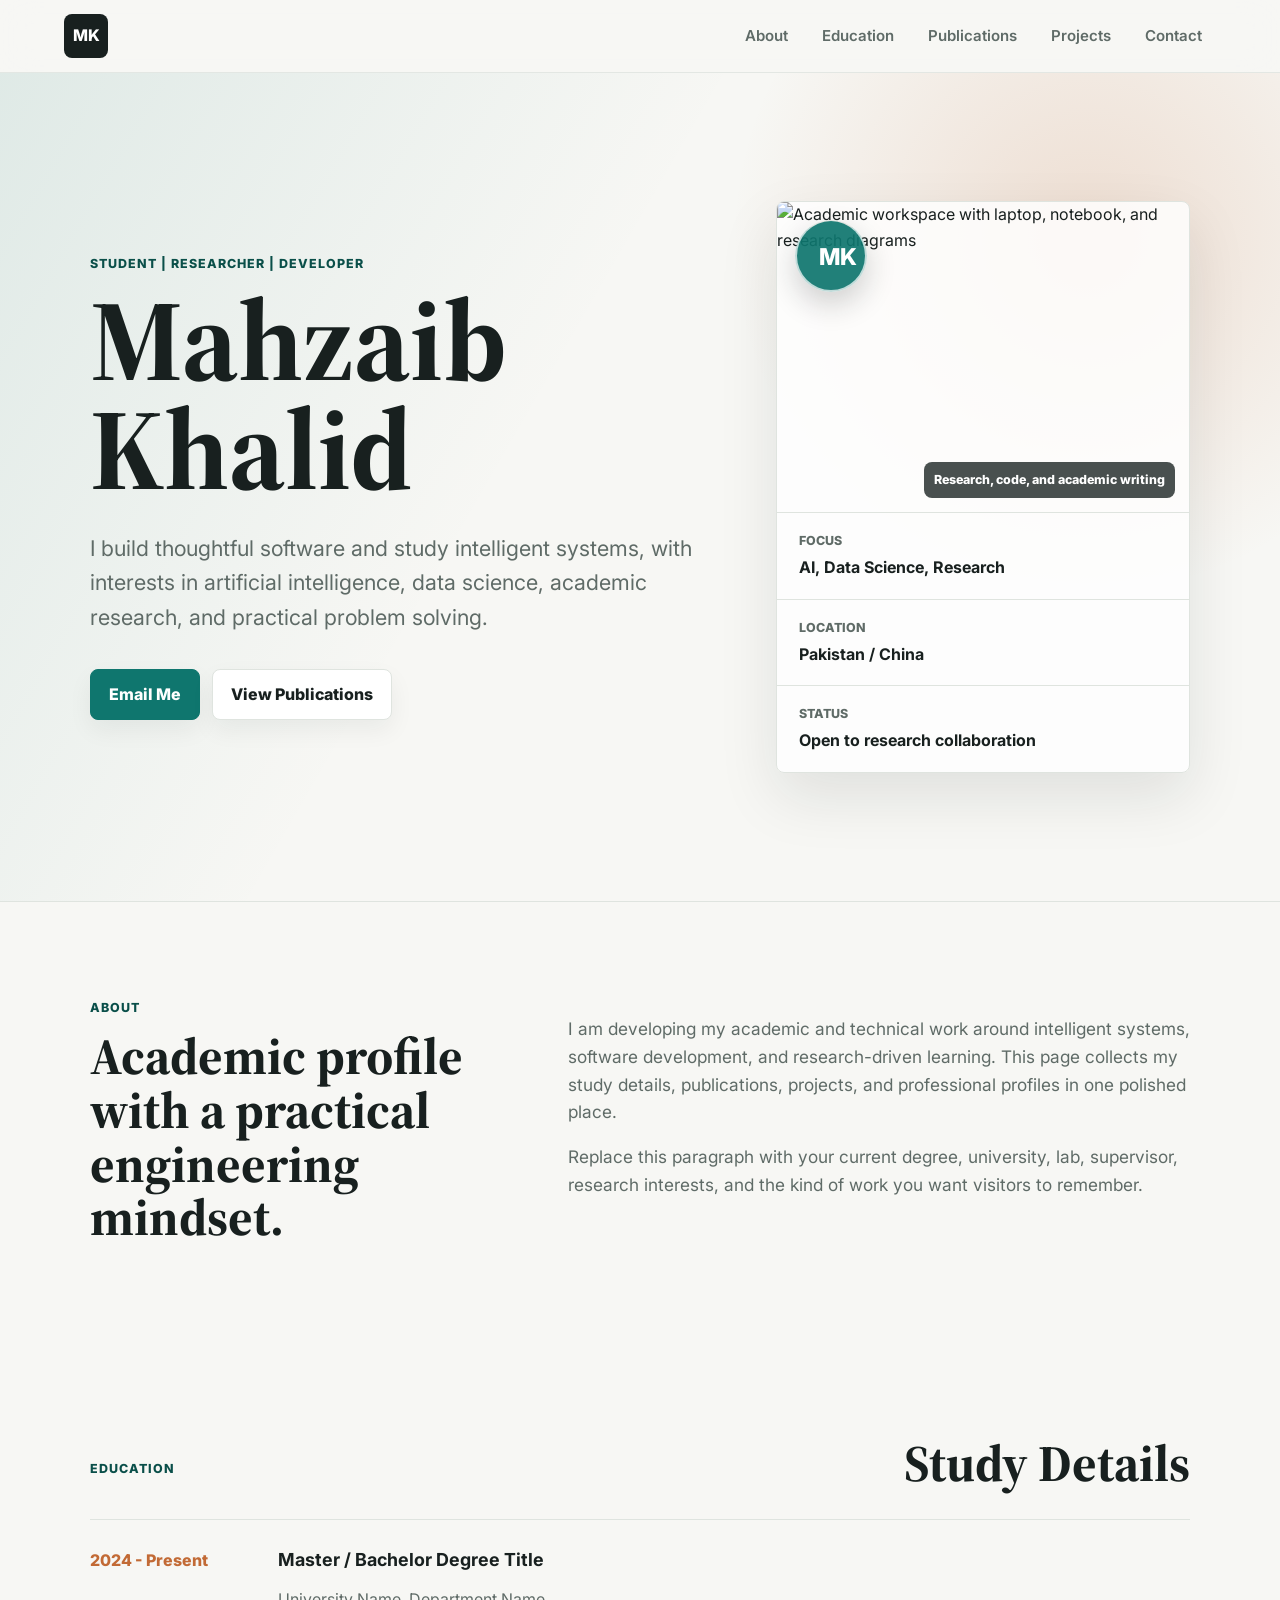
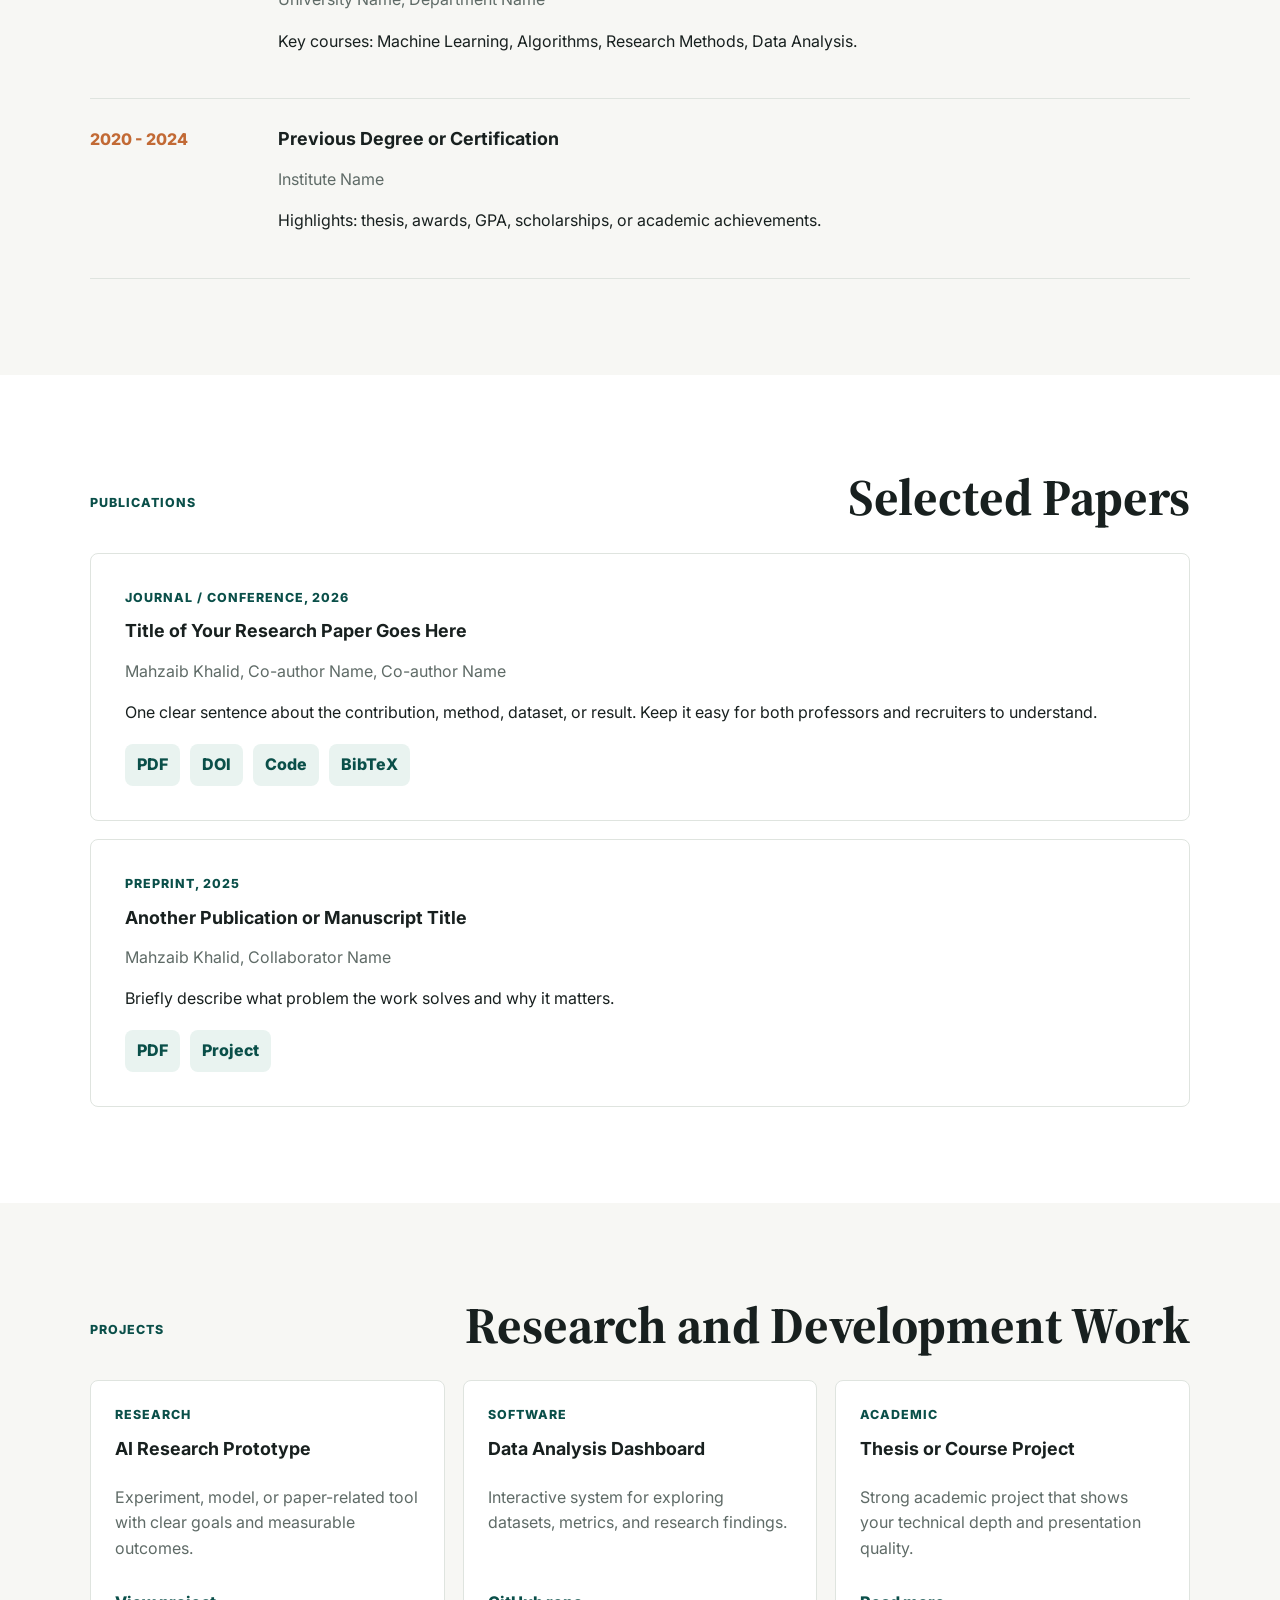
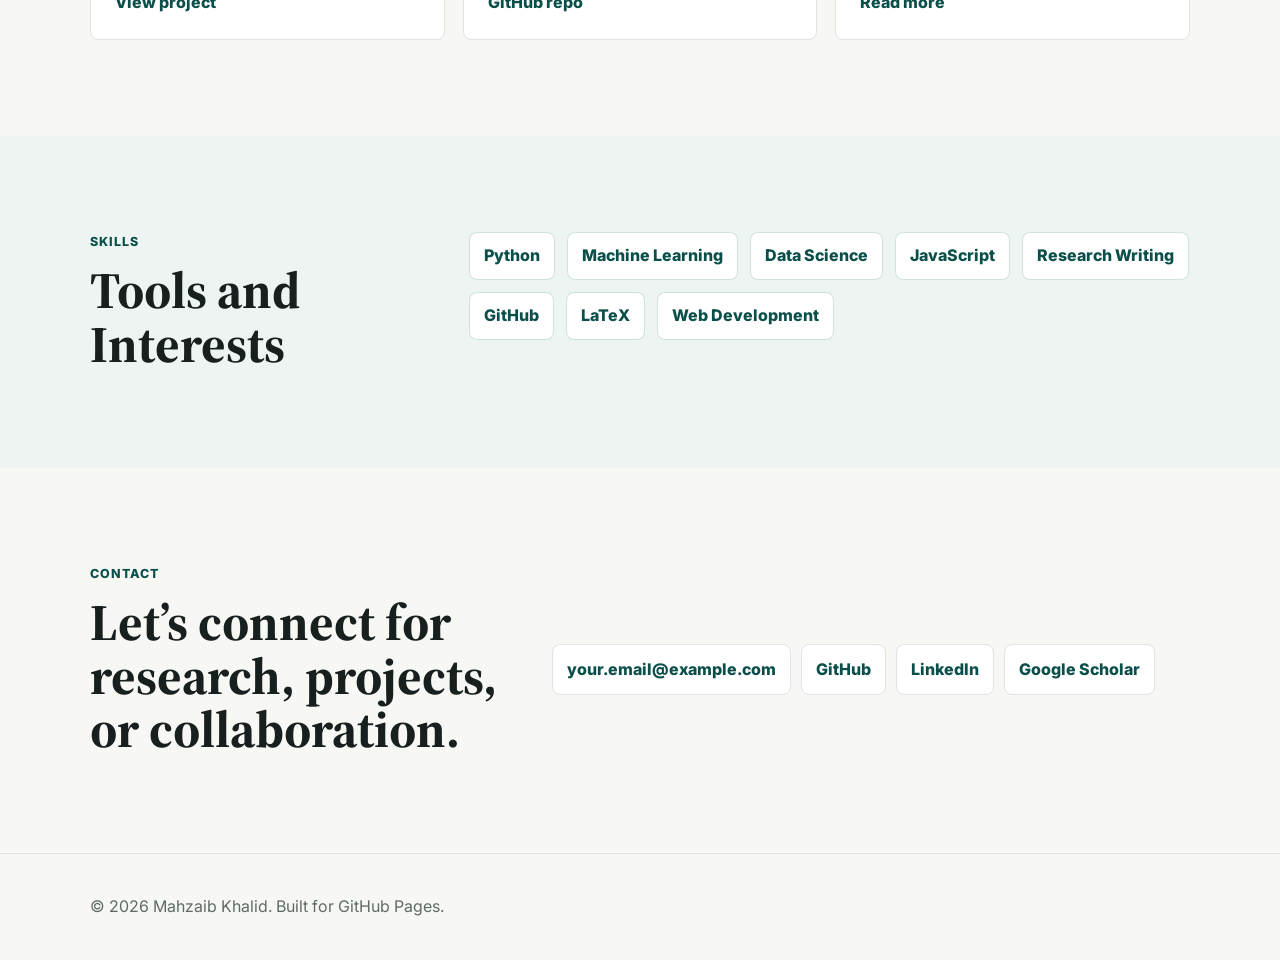
==== index.html @ cfaa0b6e "Add files via upload" ====
<!doctype html>
<html lang="en">
  <head>
    <meta charset="utf-8">
    <meta name="viewport" content="width=device-width, initial-scale=1">
    <meta name="description" content="Academic portfolio of Mahzaib Khalid, featuring research, publications, education, projects, and contact details.">
    <title>Mahzaib Khalid | Academic Portfolio</title>
    <link rel="preconnect" href="https://fonts.googleapis.com">
    <link rel="preconnect" href="https://fonts.gstatic.com" crossorigin>
    <link href="https://fonts.googleapis.com/css2?family=Inter:wght@400;500;600;700;800&family=Source+Serif+4:wght@600;700&display=swap" rel="stylesheet">
    <link rel="stylesheet" href="styles.css">
  </head>
  <body>
    <header class="site-header">
      <a class="brand" href="#top" aria-label="Mahzaib Khalid home">
        <span>MK</span>
      </a>
      <button class="nav-toggle" type="button" aria-expanded="false" aria-controls="site-nav" aria-label="Toggle navigation">
        <span></span>
        <span></span>
        <span></span>
      </button>
      <nav id="site-nav" class="site-nav" aria-label="Primary navigation">
        <a href="#about">About</a>
        <a href="#education">Education</a>
        <a href="#publications">Publications</a>
        <a href="#projects">Projects</a>
        <a href="#contact">Contact</a>
      </nav>
    </header>

    <main id="top">
      <section class="hero">
        <div class="hero-content">
          <p class="eyebrow">Student | Researcher | Developer</p>
          <h1>Mahzaib Khalid</h1>
          <p class="hero-copy">
            I build thoughtful software and study intelligent systems, with interests in artificial intelligence,
            data science, academic research, and practical problem solving.
          </p>
          <div class="hero-actions" aria-label="Profile links">
            <a class="button primary" href="mailto:your.email@example.com">Email Me</a>
            <a class="button" href="#publications">View Publications</a>
          </div>
        </div>
        <aside class="profile-panel" aria-label="Profile summary">
          <figure class="visual-card">
            <img src="assets/research-banner.png" alt="Academic workspace with laptop, notebook, and research diagrams">
            <figcaption>Research, code, and academic writing</figcaption>
          </figure>
          <div class="identity-badge" aria-hidden="true">MK</div>
          <dl>
            <div>
              <dt>Focus</dt>
              <dd>AI, Data Science, Research</dd>
            </div>
            <div>
              <dt>Location</dt>
              <dd>Pakistan / China</dd>
            </div>
            <div>
              <dt>Status</dt>
              <dd>Open to research collaboration</dd>
            </div>
          </dl>
        </aside>
      </section>

      <section id="about" class="section split-section">
        <div>
          <p class="section-label">About</p>
          <h2>Academic profile with a practical engineering mindset.</h2>
        </div>
        <div class="rich-text">
          <p>
            I am developing my academic and technical work around intelligent systems, software development,
            and research-driven learning. This page collects my study details, publications, projects, and
            professional profiles in one polished place.
          </p>
          <p>
            Replace this paragraph with your current degree, university, lab, supervisor, research interests,
            and the kind of work you want visitors to remember.
          </p>
        </div>
      </section>

      <section id="education" class="section">
        <div class="section-heading">
          <p class="section-label">Education</p>
          <h2>Study Details</h2>
        </div>
        <div class="timeline">
          <article class="timeline-item">
            <span class="year">2024 - Present</span>
            <div>
              <h3>Master / Bachelor Degree Title</h3>
              <p class="muted">University Name, Department Name</p>
              <p>Key courses: Machine Learning, Algorithms, Research Methods, Data Analysis.</p>
            </div>
          </article>
          <article class="timeline-item">
            <span class="year">2020 - 2024</span>
            <div>
              <h3>Previous Degree or Certification</h3>
              <p class="muted">Institute Name</p>
              <p>Highlights: thesis, awards, GPA, scholarships, or academic achievements.</p>
            </div>
          </article>
        </div>
      </section>

      <section id="publications" class="section publication-section">
        <div class="section-heading">
          <p class="section-label">Publications</p>
          <h2>Selected Papers</h2>
        </div>
        <div class="publication-list">
          <article class="paper">
            <p class="paper-meta">Journal / Conference, 2026</p>
            <h3>Title of Your Research Paper Goes Here</h3>
            <p class="muted">Mahzaib Khalid, Co-author Name, Co-author Name</p>
            <p>
              One clear sentence about the contribution, method, dataset, or result. Keep it easy for both
              professors and recruiters to understand.
            </p>
            <div class="paper-links">
              <a href="#">PDF</a>
              <a href="#">DOI</a>
              <a href="#">Code</a>
              <a href="#">BibTeX</a>
            </div>
          </article>
          <article class="paper">
            <p class="paper-meta">Preprint, 2025</p>
            <h3>Another Publication or Manuscript Title</h3>
            <p class="muted">Mahzaib Khalid, Collaborator Name</p>
            <p>
              Briefly describe what problem the work solves and why it matters.
            </p>
            <div class="paper-links">
              <a href="#">PDF</a>
              <a href="#">Project</a>
            </div>
          </article>
        </div>
      </section>

      <section id="projects" class="section">
        <div class="section-heading">
          <p class="section-label">Projects</p>
          <h2>Research and Development Work</h2>
        </div>
        <div class="project-grid">
          <article class="project-card">
            <p class="project-type">Research</p>
            <h3>AI Research Prototype</h3>
            <p>Experiment, model, or paper-related tool with clear goals and measurable outcomes.</p>
            <a href="#">View project</a>
          </article>
          <article class="project-card">
            <p class="project-type">Software</p>
            <h3>Data Analysis Dashboard</h3>
            <p>Interactive system for exploring datasets, metrics, and research findings.</p>
            <a href="#">GitHub repo</a>
          </article>
          <article class="project-card">
            <p class="project-type">Academic</p>
            <h3>Thesis or Course Project</h3>
            <p>Strong academic project that shows your technical depth and presentation quality.</p>
            <a href="#">Read more</a>
          </article>
        </div>
      </section>

      <section class="section skill-band" aria-label="Skills">
        <div>
          <p class="section-label">Skills</p>
          <h2>Tools and Interests</h2>
        </div>
        <ul class="skill-list">
          <li>Python</li>
          <li>Machine Learning</li>
          <li>Data Science</li>
          <li>JavaScript</li>
          <li>Research Writing</li>
          <li>GitHub</li>
          <li>LaTeX</li>
          <li>Web Development</li>
        </ul>
      </section>

      <section id="contact" class="section contact-section">
        <div>
          <p class="section-label">Contact</p>
          <h2>Let’s connect for research, projects, or collaboration.</h2>
        </div>
        <div class="contact-links">
          <a href="mailto:your.email@example.com">your.email@example.com</a>
          <a href="https://github.com/your-username">GitHub</a>
          <a href="https://www.linkedin.com/in/your-profile">LinkedIn</a>
          <a href="https://scholar.google.com/">Google Scholar</a>
        </div>
      </section>
    </main>

    <footer class="site-footer">
      <p>© <span id="year"></span> Mahzaib Khalid. Built for GitHub Pages.</p>
    </footer>

    <script src="script.js"></script>
  </body>
</html>
---- styles.css ----
:root {
  color-scheme: light;
  --bg: #f7f7f4;
  --surface: #ffffff;
  --ink: #18201f;
  --muted: #5f6b67;
  --line: #dfe4df;
  --accent: #0f766e;
  --accent-dark: #0a4f49;
  --warm: #c26a35;
  --soft: #e9f3f0;
  --shadow: 0 24px 60px rgba(24, 32, 31, 0.1);
}

* {
  box-sizing: border-box;
}

html {
  scroll-behavior: smooth;
}

body {
  margin: 0;
  background: var(--bg);
  color: var(--ink);
  font-family: Inter, system-ui, -apple-system, BlinkMacSystemFont, "Segoe UI", sans-serif;
  line-height: 1.6;
}

a {
  color: inherit;
  text-decoration: none;
}

.site-header {
  position: sticky;
  top: 0;
  z-index: 20;
  display: flex;
  align-items: center;
  justify-content: space-between;
  min-height: 72px;
  padding: 14px clamp(20px, 5vw, 72px);
  border-bottom: 1px solid rgba(223, 228, 223, 0.8);
  background: rgba(247, 247, 244, 0.9);
  backdrop-filter: blur(18px);
}

.brand {
  display: grid;
  place-items: center;
  width: 44px;
  height: 44px;
  border-radius: 8px;
  background: var(--ink);
  color: var(--surface);
  font-weight: 800;
}

.site-nav {
  display: flex;
  gap: 6px;
  align-items: center;
}

.site-nav a {
  padding: 10px 14px;
  border-radius: 8px;
  color: var(--muted);
  font-size: 0.94rem;
  font-weight: 600;
}

.site-nav a:hover,
.site-nav a:focus-visible {
  background: var(--soft);
  color: var(--accent-dark);
}

.nav-toggle {
  display: none;
  width: 44px;
  height: 44px;
  border: 1px solid var(--line);
  border-radius: 8px;
  background: var(--surface);
  padding: 10px;
}

.nav-toggle span {
  display: block;
  height: 2px;
  margin: 5px 0;
  background: var(--ink);
}

.hero {
  display: grid;
  grid-template-columns: minmax(0, 1.2fr) minmax(300px, 0.8fr);
  gap: clamp(28px, 5vw, 72px);
  align-items: center;
  min-height: calc(100vh - 72px);
  padding: clamp(44px, 8vw, 104px) clamp(20px, 7vw, 96px);
  background:
    linear-gradient(120deg, rgba(15, 118, 110, 0.1), transparent 42%),
    radial-gradient(circle at 85% 20%, rgba(194, 106, 53, 0.18), transparent 28%);
}

.hero-content {
  max-width: 760px;
}

.eyebrow,
.section-label,
.paper-meta,
.project-type {
  margin: 0 0 12px;
  color: var(--accent-dark);
  font-size: 0.78rem;
  font-weight: 800;
  letter-spacing: 0.08em;
  text-transform: uppercase;
}

h1,
h2,
h3,
p {
  overflow-wrap: anywhere;
}

h1 {
  margin: 0;
  font-family: "Source Serif 4", Georgia, serif;
  font-size: clamp(3.2rem, 9vw, 7.5rem);
  line-height: 0.95;
  letter-spacing: 0;
}

h2 {
  margin: 0;
  font-family: "Source Serif 4", Georgia, serif;
  font-size: clamp(2rem, 4vw, 3.5rem);
  line-height: 1.05;
  letter-spacing: 0;
}

h3 {
  margin: 0 0 8px;
  font-size: 1.12rem;
  line-height: 1.3;
  letter-spacing: 0;
}

.hero-copy {
  max-width: 640px;
  margin: 26px 0 0;
  color: var(--muted);
  font-size: clamp(1.08rem, 2vw, 1.35rem);
}

.hero-actions {
  display: flex;
  flex-wrap: wrap;
  gap: 12px;
  margin-top: 34px;
}

.button {
  display: inline-flex;
  align-items: center;
  justify-content: center;
  min-height: 48px;
  padding: 12px 18px;
  border: 1px solid var(--line);
  border-radius: 8px;
  background: var(--surface);
  color: var(--ink);
  font-weight: 800;
  box-shadow: 0 10px 24px rgba(24, 32, 31, 0.06);
}

.button.primary {
  border-color: var(--accent);
  background: var(--accent);
  color: white;
}

.profile-panel {
  position: relative;
  border: 1px solid var(--line);
  border-radius: 8px;
  background: rgba(255, 255, 255, 0.82);
  box-shadow: var(--shadow);
  overflow: hidden;
}

.visual-card {
  position: relative;
  margin: 0;
}

.visual-card img {
  display: block;
  width: 100%;
  aspect-ratio: 4 / 3;
  object-fit: cover;
}

.visual-card figcaption {
  position: absolute;
  right: 14px;
  bottom: 14px;
  max-width: calc(100% - 28px);
  padding: 8px 10px;
  border-radius: 8px;
  background: rgba(24, 32, 31, 0.78);
  color: white;
  font-size: 0.78rem;
  font-weight: 800;
}

.identity-badge {
  position: absolute;
  top: 18px;
  left: 18px;
  display: grid;
  place-items: center;
  width: 72px;
  height: 72px;
  border: 2px solid rgba(255, 255, 255, 0.72);
  border-radius: 50%;
  background: rgba(15, 118, 110, 0.92);
  color: white;
  font-size: 1.45rem;
  font-weight: 800;
  box-shadow: 0 12px 30px rgba(24, 32, 31, 0.2);
}

.profile-panel dl {
  display: grid;
  gap: 0;
  margin: 0;
}

.profile-panel div {
  padding: 18px 22px;
  border-top: 1px solid var(--line);
}

dt {
  color: var(--muted);
  font-size: 0.78rem;
  font-weight: 800;
  text-transform: uppercase;
}

dd {
  margin: 4px 0 0;
  font-weight: 700;
}

.section {
  padding: clamp(56px, 8vw, 96px) clamp(20px, 7vw, 96px);
}

.split-section {
  display: grid;
  grid-template-columns: minmax(240px, 0.8fr) minmax(0, 1.2fr);
  gap: clamp(24px, 5vw, 72px);
  border-top: 1px solid var(--line);
}

.rich-text {
  color: var(--muted);
  font-size: 1.08rem;
}

.section-heading {
  display: flex;
  align-items: end;
  justify-content: space-between;
  gap: 24px;
  margin-bottom: 28px;
}

.timeline {
  border-top: 1px solid var(--line);
}

.timeline-item {
  display: grid;
  grid-template-columns: 160px minmax(0, 1fr);
  gap: 28px;
  padding: 28px 0;
  border-bottom: 1px solid var(--line);
}

.year {
  color: var(--warm);
  font-weight: 800;
}

.muted {
  color: var(--muted);
}

.publication-section {
  background: var(--surface);
}

.publication-list {
  display: grid;
  gap: 18px;
}

.paper,
.project-card {
  border: 1px solid var(--line);
  border-radius: 8px;
  background: var(--surface);
}

.paper {
  padding: clamp(22px, 4vw, 34px);
}

.paper-links,
.contact-links {
  display: flex;
  flex-wrap: wrap;
  gap: 10px;
  margin-top: 18px;
}

.paper-links a,
.project-card a,
.contact-links a {
  color: var(--accent-dark);
  font-weight: 800;
}

.paper-links a {
  padding: 8px 12px;
  border-radius: 8px;
  background: var(--soft);
}

.project-grid {
  display: grid;
  grid-template-columns: repeat(3, minmax(0, 1fr));
  gap: 18px;
}

.project-card {
  display: flex;
  flex-direction: column;
  min-height: 260px;
  padding: 24px;
}

.project-card p:not(.project-type) {
  color: var(--muted);
}

.project-card a {
  margin-top: auto;
}

.skill-band {
  display: grid;
  grid-template-columns: minmax(220px, 0.65fr) minmax(0, 1.35fr);
  gap: 32px;
  align-items: start;
  background: #edf4f1;
}

.skill-list {
  display: flex;
  flex-wrap: wrap;
  gap: 12px;
  padding: 0;
  margin: 0;
  list-style: none;
}

.skill-list li {
  padding: 10px 14px;
  border: 1px solid rgba(15, 118, 110, 0.2);
  border-radius: 8px;
  background: white;
  color: var(--accent-dark);
  font-weight: 800;
}

.contact-section {
  display: grid;
  grid-template-columns: minmax(240px, 0.8fr) minmax(0, 1.2fr);
  gap: 36px;
  align-items: center;
}

.contact-links {
  justify-content: flex-start;
}

.contact-links a {
  padding: 12px 14px;
  border: 1px solid var(--line);
  border-radius: 8px;
  background: var(--surface);
}

.site-footer {
  padding: 24px clamp(20px, 7vw, 96px);
  border-top: 1px solid var(--line);
  color: var(--muted);
}

@media (max-width: 860px) {
  .nav-toggle {
    display: block;
  }

  .site-nav {
    position: absolute;
    top: 72px;
    right: 20px;
    left: 20px;
    display: none;
    flex-direction: column;
    align-items: stretch;
    padding: 10px;
    border: 1px solid var(--line);
    border-radius: 8px;
    background: var(--surface);
    box-shadow: var(--shadow);
  }

  .site-nav.is-open {
    display: flex;
  }

  .hero,
  .split-section,
  .skill-band,
  .contact-section {
    grid-template-columns: 1fr;
  }

  .hero {
    min-height: auto;
  }

  .profile-panel {
    max-width: 520px;
  }

  .project-grid {
    grid-template-columns: 1fr;
  }
}

@media (max-width: 560px) {
  .site-header {
    min-height: 64px;
  }

  .site-nav {
    top: 64px;
  }

  .hero-actions,
  .button,
  .contact-links a {
    width: 100%;
  }

  .timeline-item {
    grid-template-columns: 1fr;
    gap: 8px;
  }

  .section-heading {
    display: block;
  }
}
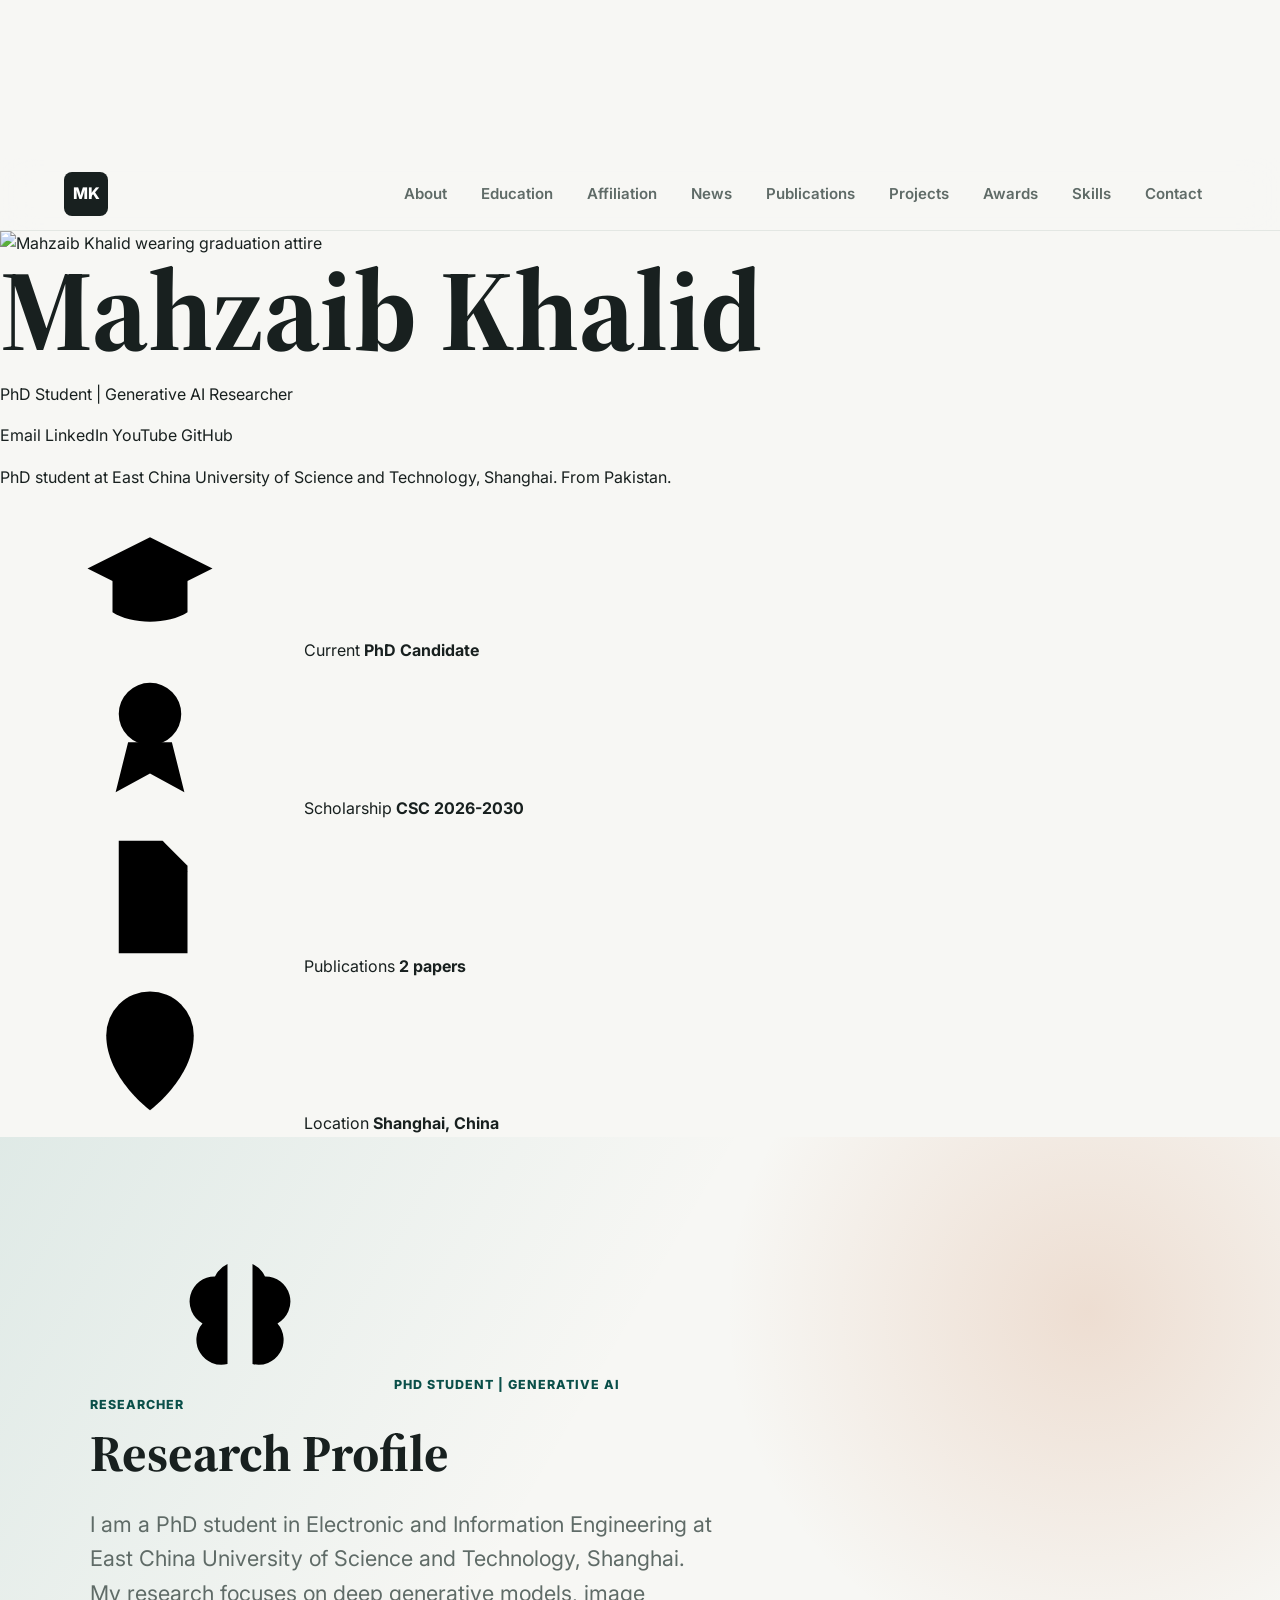
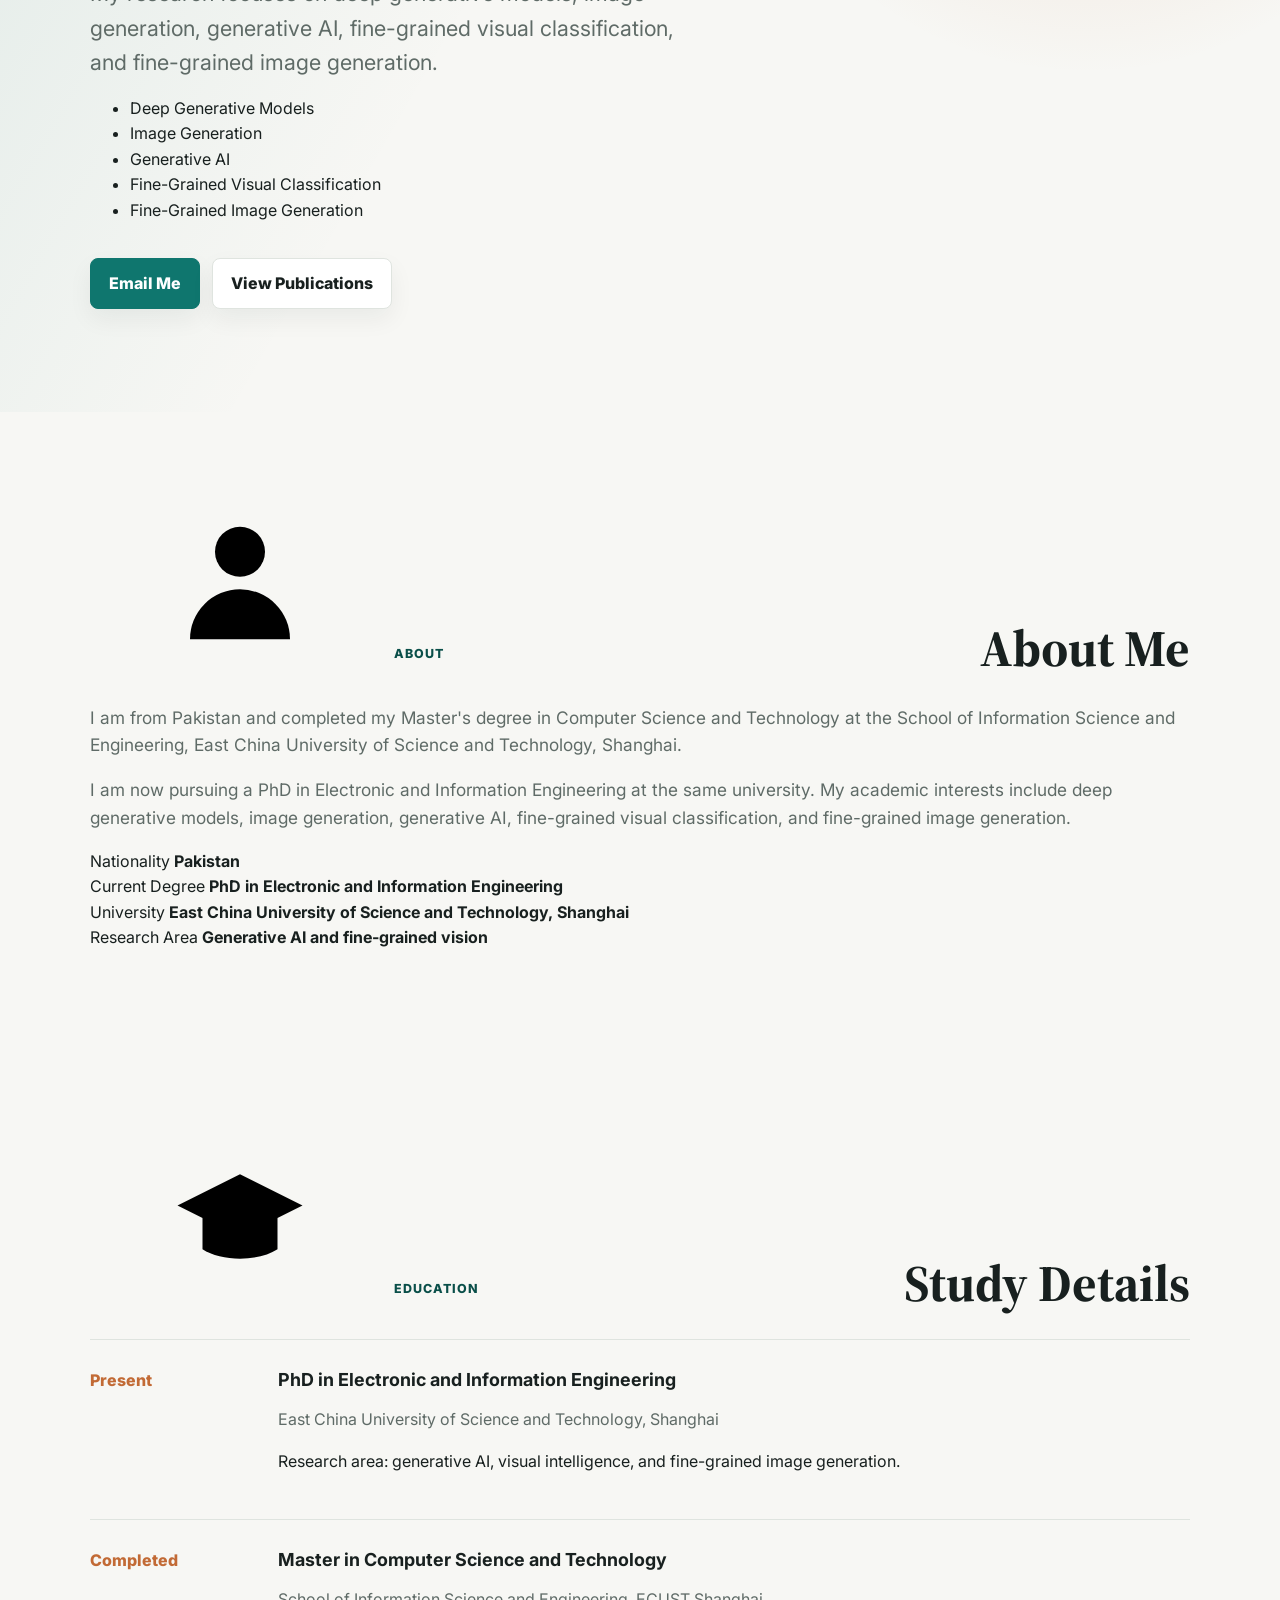
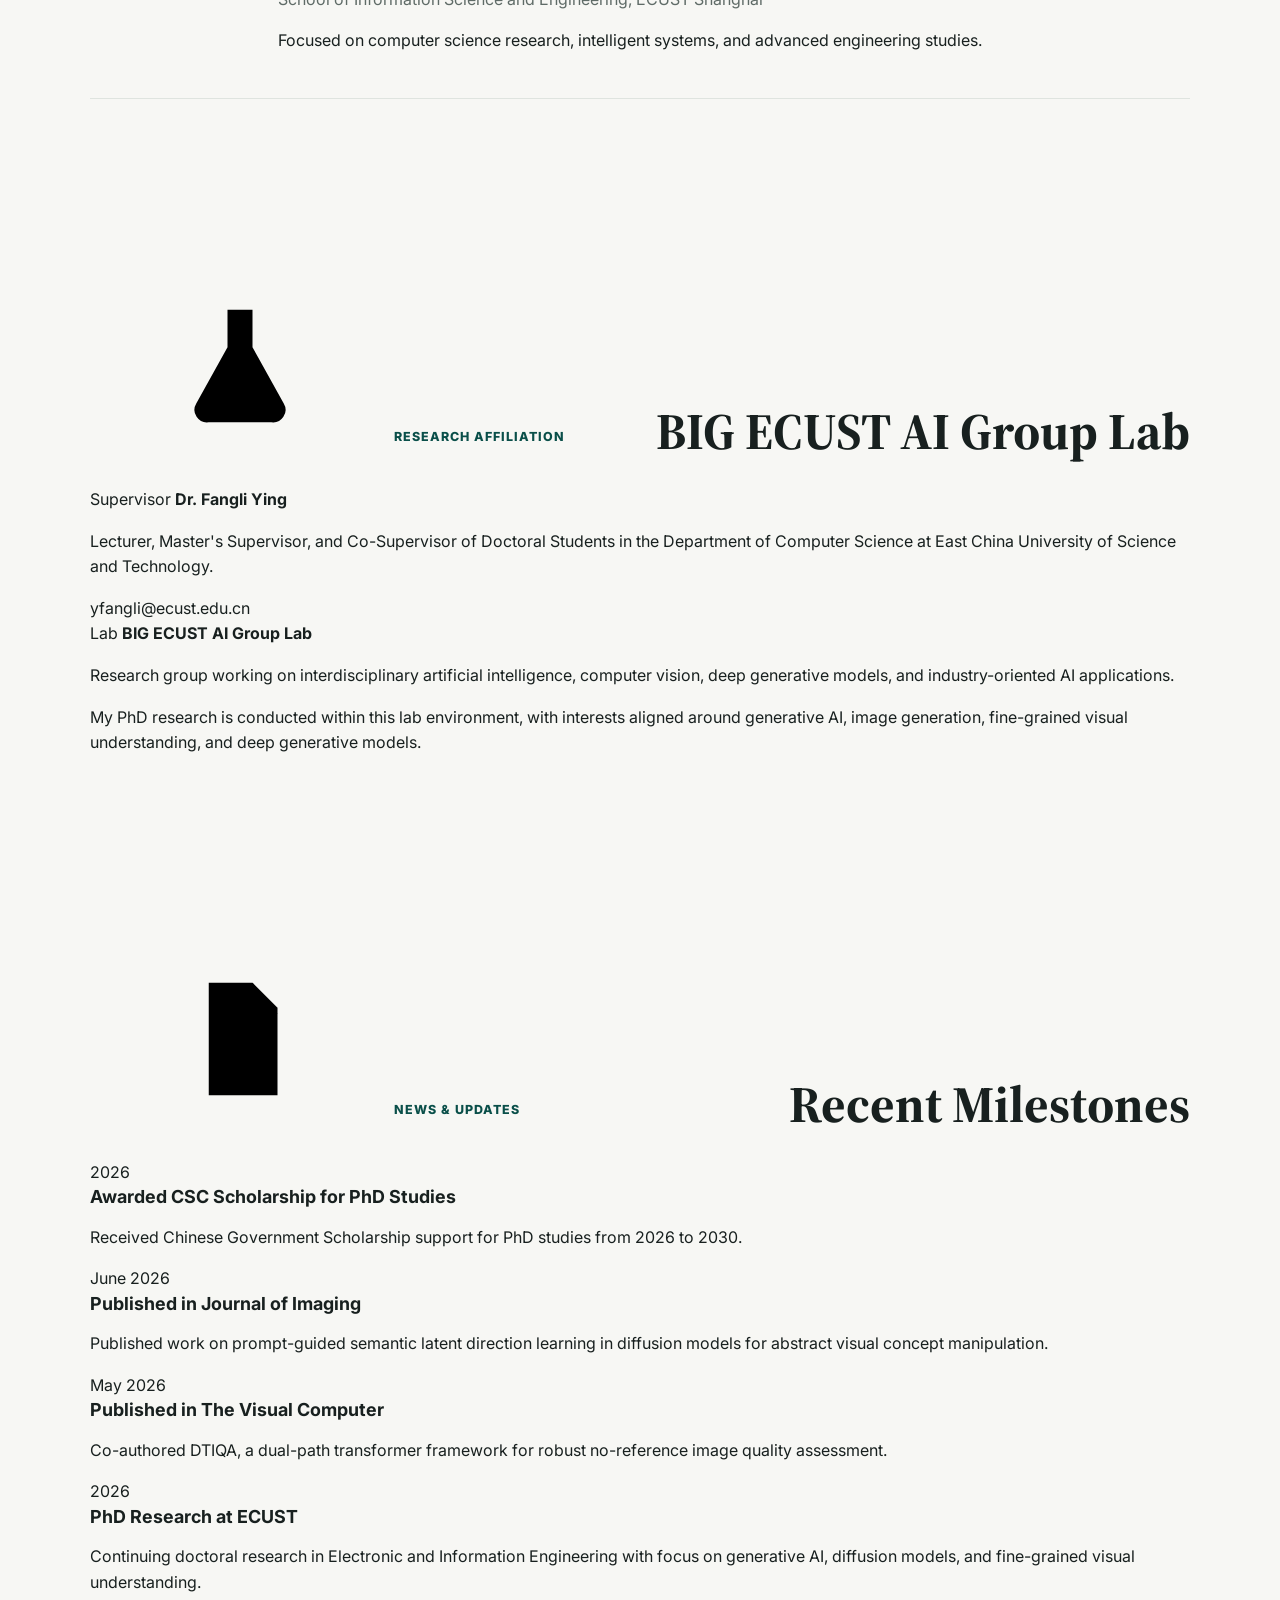
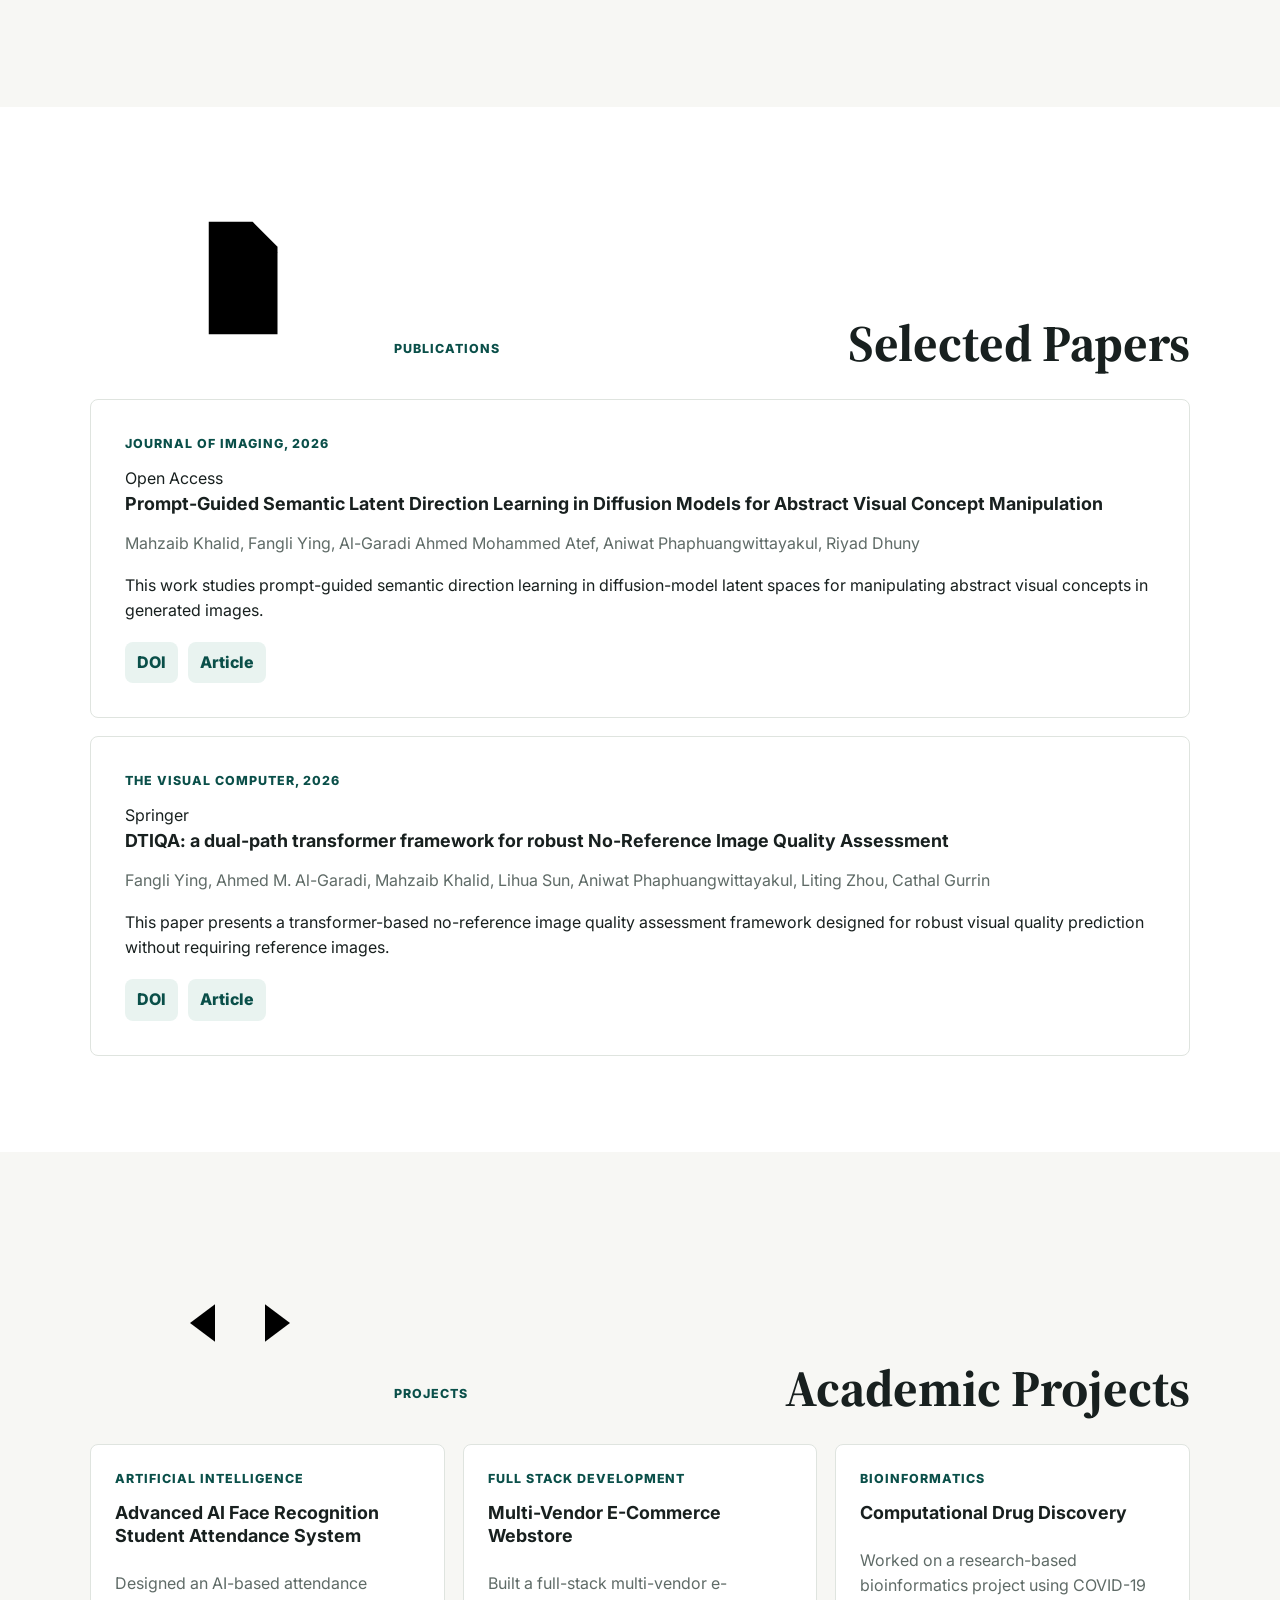
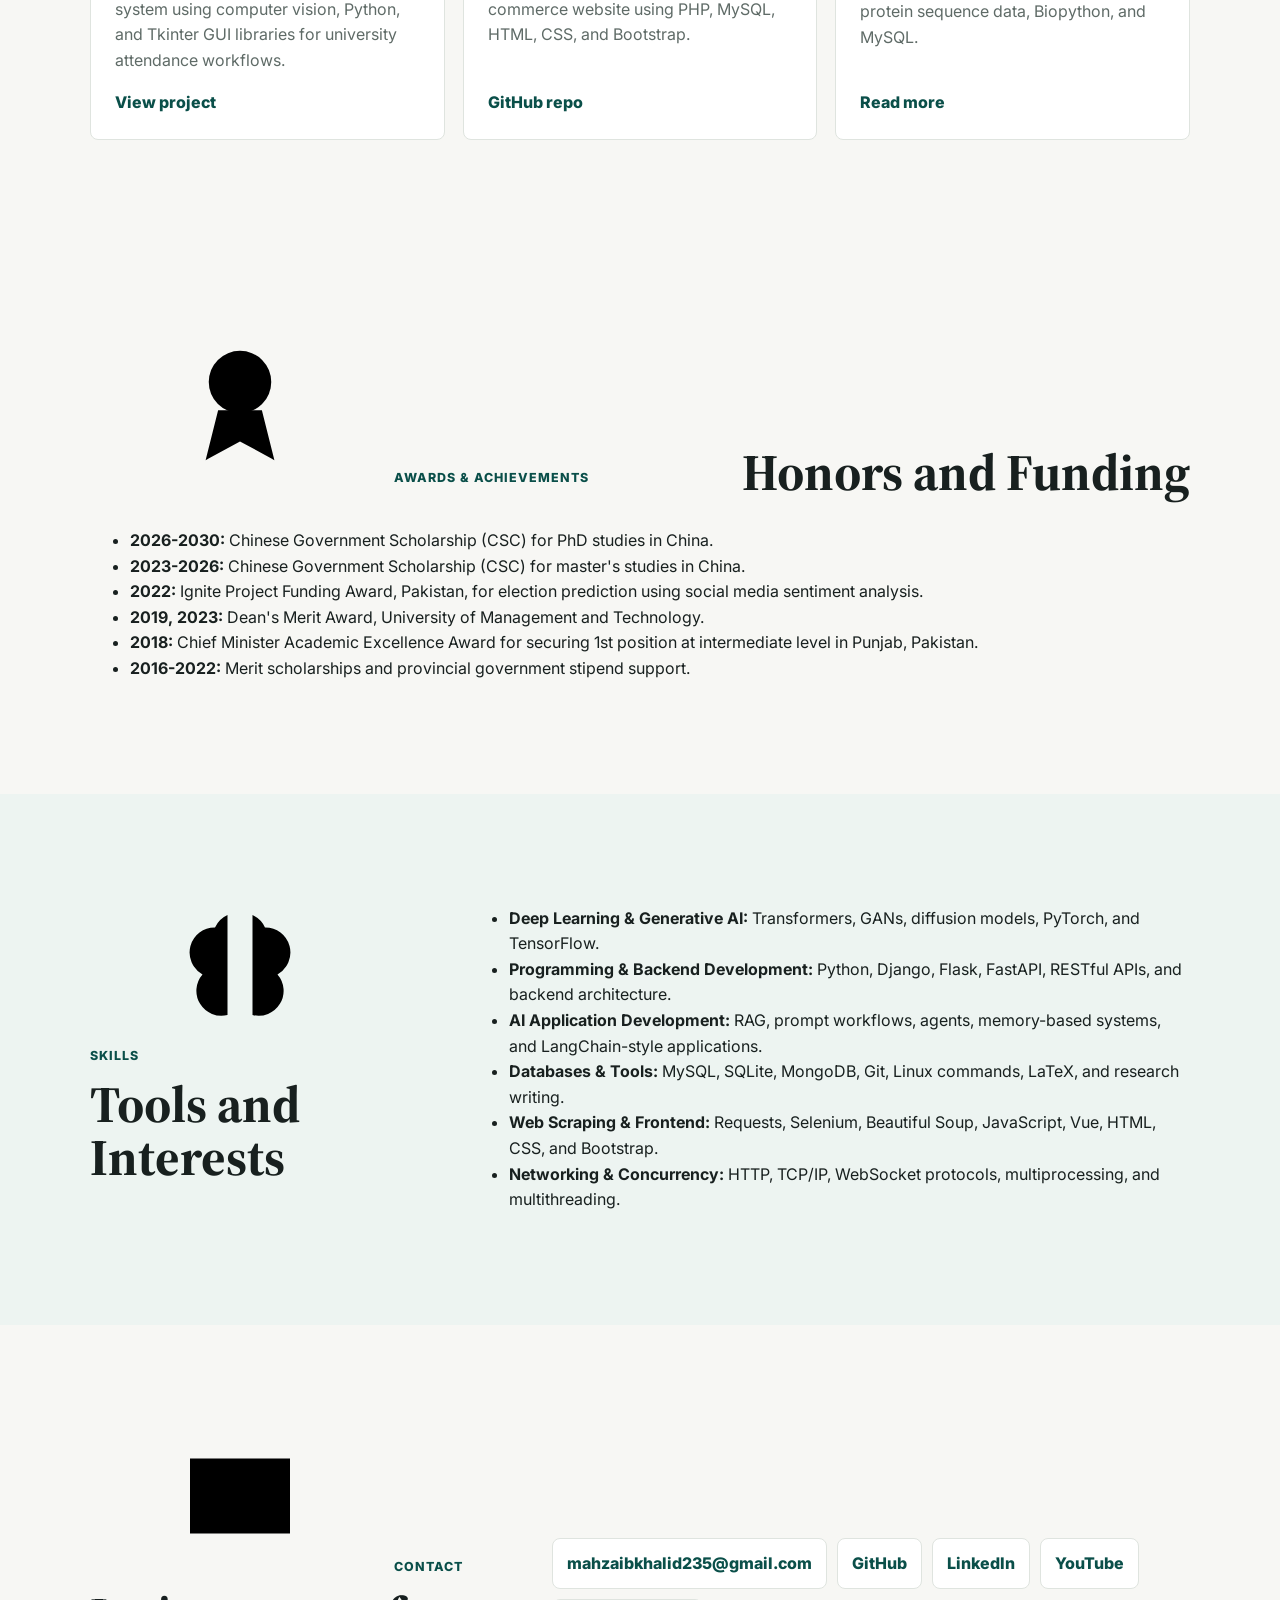
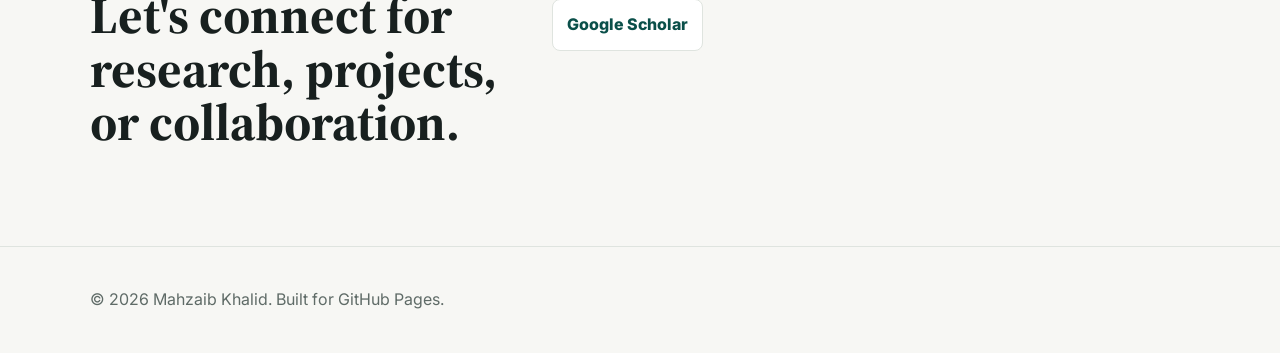
==== commit 106d6337: "Update index.html" ====
--- a/index.html
+++ b/index.html
@@ -3,7 +3,7 @@
   <head>
     <meta charset="utf-8">
     <meta name="viewport" content="width=device-width, initial-scale=1">
-    <meta name="description" content="Academic portfolio of Mahzaib Khalid, featuring research, publications, education, projects, and contact details.">
+    <meta name="description" content="Academic portfolio of Mahzaib Khalid, PhD student in Electronic and Information Engineering at ECUST Shanghai.">
     <title>Mahzaib Khalid | Academic Portfolio</title>
     <link rel="preconnect" href="https://fonts.googleapis.com">
     <link rel="preconnect" href="https://fonts.gstatic.com" crossorigin>
@@ -11,6 +11,48 @@
     <link rel="stylesheet" href="styles.css">
   </head>
   <body>
+    <svg class="icon-sprite" aria-hidden="true">
+      <symbol id="icon-user" viewBox="0 0 24 24">
+        <path d="M20 21a8 8 0 0 0-16 0"></path>
+        <circle cx="12" cy="7" r="4"></circle>
+      </symbol>
+      <symbol id="icon-school" viewBox="0 0 24 24">
+        <path d="m22 10-10-5-10 5 10 5 10-5Z"></path>
+        <path d="M6 12v5c3 2 9 2 12 0v-5"></path>
+      </symbol>
+      <symbol id="icon-lab" viewBox="0 0 24 24">
+        <path d="M9 3h6"></path>
+        <path d="M10 3v6l-5 9a2 2 0 0 0 2 3h10a2 2 0 0 0 2-3l-5-9V3"></path>
+        <path d="M8 15h8"></path>
+      </symbol>
+      <symbol id="icon-paper" viewBox="0 0 24 24">
+        <path d="M7 3h7l4 4v14H7V3Z"></path>
+        <path d="M14 3v5h4"></path>
+        <path d="M9 13h6"></path>
+        <path d="M9 17h6"></path>
+      </symbol>
+      <symbol id="icon-code" viewBox="0 0 24 24">
+        <path d="m8 9-4 3 4 3"></path>
+        <path d="m16 9 4 3-4 3"></path>
+        <path d="m14 5-4 14"></path>
+      </symbol>
+      <symbol id="icon-mail" viewBox="0 0 24 24">
+        <path d="M4 6h16v12H4V6Z"></path>
+        <path d="m4 7 8 6 8-6"></path>
+      </symbol>
+      <symbol id="icon-map" viewBox="0 0 24 24">
+        <path d="M12 21s7-5.2 7-12a7 7 0 0 0-14 0c0 6.8 7 12 7 12Z"></path>
+        <circle cx="12" cy="9" r="2.5"></circle>
+      </symbol>
+      <symbol id="icon-brain" viewBox="0 0 24 24">
+        <path d="M8 6a4 4 0 0 0-2 7.5A4 4 0 0 0 10 20V4a4 4 0 0 0-2 2Z"></path>
+        <path d="M16 6a4 4 0 0 1 2 7.5A4 4 0 0 1 14 20V4a4 4 0 0 1 2 2Z"></path>
+      </symbol>
+      <symbol id="icon-award" viewBox="0 0 24 24">
+        <circle cx="12" cy="8" r="5"></circle>
+        <path d="m8.5 12.5-2 8 5.5-3 5.5 3-2-8"></path>
+      </symbol>
+    </svg>
     <header class="site-header">
       <a class="brand" href="#top" aria-label="Mahzaib Khalid home">
         <span>MK</span>
@@ -23,188 +65,340 @@
       <nav id="site-nav" class="site-nav" aria-label="Primary navigation">
         <a href="#about">About</a>
         <a href="#education">Education</a>
+        <a href="#affiliation">Affiliation</a>
+        <a href="#news">News</a>
         <a href="#publications">Publications</a>
         <a href="#projects">Projects</a>
+        <a href="#awards">Awards</a>
+        <a href="#skills">Skills</a>
         <a href="#contact">Contact</a>
       </nav>
     </header>
 
-    <main id="top">
-      <section class="hero">
-        <div class="hero-content">
-          <p class="eyebrow">Student | Researcher | Developer</p>
-          <h1>Mahzaib Khalid</h1>
-          <p class="hero-copy">
-            I build thoughtful software and study intelligent systems, with interests in artificial intelligence,
-            data science, academic research, and practical problem solving.
-          </p>
-          <div class="hero-actions" aria-label="Profile links">
-            <a class="button primary" href="mailto:your.email@example.com">Email Me</a>
-            <a class="button" href="#publications">View Publications</a>
+    <main id="top" class="page-layout">
+      <aside class="profile-sidebar" aria-label="Profile summary">
+        <img class="profile-photo" src="assets/Mahzaib-Profile.jpg" alt="Mahzaib Khalid wearing graduation attire">
+        <h1>Mahzaib Khalid</h1>
+        <p class="profile-role">PhD Student | Generative AI Researcher</p>
+        <div class="profile-links" aria-label="Profile links">
+          <a href="mailto:mahzaibkhalid235@gmail.com">Email</a>
+          <a href="https://www.linkedin.com/in/mahzaibkhalid/">LinkedIn</a>
+          <a href="https://www.youtube.com/@whereismahzaib">YouTube</a>
+          <a href="https://github.com/your-username">GitHub</a>
+        </div>
+        <p class="profile-note">
+          PhD student at East China University of Science and Technology, Shanghai. From Pakistan.
+        </p>
+        <div class="sidebar-facts" aria-label="Quick facts">
+          <div>
+            <svg class="fact-icon"><use href="#icon-school"></use></svg>
+            <span>Current</span>
+            <strong>PhD Candidate</strong>
           </div>
-        </div>
-        <aside class="profile-panel" aria-label="Profile summary">
-          <figure class="visual-card">
-            <img src="assets/research-banner.png" alt="Academic workspace with laptop, notebook, and research diagrams">
-            <figcaption>Research, code, and academic writing</figcaption>
-          </figure>
-          <div class="identity-badge" aria-hidden="true">MK</div>
-          <dl>
-            <div>
-              <dt>Focus</dt>
-              <dd>AI, Data Science, Research</dd>
-            </div>
-            <div>
-              <dt>Location</dt>
-              <dd>Pakistan / China</dd>
-            </div>
-            <div>
-              <dt>Status</dt>
-              <dd>Open to research collaboration</dd>
-            </div>
-          </dl>
-        </aside>
-      </section>
-
-      <section id="about" class="section split-section">
-        <div>
-          <p class="section-label">About</p>
-          <h2>Academic profile with a practical engineering mindset.</h2>
+          <div>
+            <svg class="fact-icon"><use href="#icon-award"></use></svg>
+            <span>Scholarship</span>
+            <strong>CSC 2026-2030</strong>
+          </div>
+          <div>
+            <svg class="fact-icon"><use href="#icon-paper"></use></svg>
+            <span>Publications</span>
+            <strong>2 papers</strong>
+          </div>
+          <div>
+            <svg class="fact-icon"><use href="#icon-map"></use></svg>
+            <span>Location</span>
+            <strong>Shanghai, China</strong>
+          </div>
+        </div>
+      </aside>
+
+      <div class="content-column">
+        <section class="hero card-section">
+          <div class="hero-content">
+            <p class="eyebrow icon-label"><svg><use href="#icon-brain"></use></svg> PhD Student | Generative AI Researcher</p>
+            <h2>Research Profile</h2>
+            <p class="hero-copy">
+              I am a PhD student in Electronic and Information Engineering at East China University of
+              Science and Technology, Shanghai. My research focuses on deep generative models, image
+              generation, generative AI, fine-grained visual classification, and fine-grained image generation.
+            </p>
+            <ul class="research-chips" aria-label="Research interests">
+              <li>Deep Generative Models</li>
+              <li>Image Generation</li>
+              <li>Generative AI</li>
+              <li>Fine-Grained Visual Classification</li>
+              <li>Fine-Grained Image Generation</li>
+            </ul>
+            <div class="hero-actions" aria-label="Profile links">
+              <a class="button primary" href="mailto:mahzaibkhalid235@gmail.com">Email Me</a>
+              <a class="button" href="#publications">View Publications</a>
+            </div>
+          </div>
+        </section>
+
+      <section id="about" class="section card-section">
+        <div class="section-heading simple-heading">
+          <p class="section-label icon-label"><svg><use href="#icon-user"></use></svg> About</p>
+          <h2>About Me</h2>
         </div>
         <div class="rich-text">
           <p>
-            I am developing my academic and technical work around intelligent systems, software development,
-            and research-driven learning. This page collects my study details, publications, projects, and
-            professional profiles in one polished place.
+            I am from Pakistan and completed my Master's degree in Computer Science and Technology
+            at the School of Information Science and Engineering, East China University of Science and
+            Technology, Shanghai.
           </p>
           <p>
-            Replace this paragraph with your current degree, university, lab, supervisor, research interests,
-            and the kind of work you want visitors to remember.
+            I am now pursuing a PhD in Electronic and Information Engineering at the same university.
+            My academic interests include deep generative models, image generation, generative AI,
+            fine-grained visual classification, and fine-grained image generation.
           </p>
         </div>
-      </section>
-
-      <section id="education" class="section">
-        <div class="section-heading">
-          <p class="section-label">Education</p>
+        <div class="info-grid">
+          <article class="info-card">
+            <span>Nationality</span>
+            <strong>Pakistan</strong>
+          </article>
+          <article class="info-card">
+            <span>Current Degree</span>
+            <strong>PhD in Electronic and Information Engineering</strong>
+          </article>
+          <article class="info-card">
+            <span>University</span>
+            <strong>East China University of Science and Technology, Shanghai</strong>
+          </article>
+          <article class="info-card">
+            <span>Research Area</span>
+            <strong>Generative AI and fine-grained vision</strong>
+          </article>
+        </div>
+      </section>
+
+      <section id="education" class="section card-section">
+        <div class="section-heading simple-heading">
+          <p class="section-label icon-label"><svg><use href="#icon-school"></use></svg> Education</p>
           <h2>Study Details</h2>
         </div>
         <div class="timeline">
           <article class="timeline-item">
-            <span class="year">2024 - Present</span>
-            <div>
-              <h3>Master / Bachelor Degree Title</h3>
-              <p class="muted">University Name, Department Name</p>
-              <p>Key courses: Machine Learning, Algorithms, Research Methods, Data Analysis.</p>
+            <span class="year">Present</span>
+            <div>
+              <h3>PhD in Electronic and Information Engineering</h3>
+              <p class="muted">East China University of Science and Technology, Shanghai</p>
+              <p>Research area: generative AI, visual intelligence, and fine-grained image generation.</p>
             </div>
           </article>
           <article class="timeline-item">
-            <span class="year">2020 - 2024</span>
-            <div>
-              <h3>Previous Degree or Certification</h3>
-              <p class="muted">Institute Name</p>
-              <p>Highlights: thesis, awards, GPA, scholarships, or academic achievements.</p>
-            </div>
-          </article>
-        </div>
-      </section>
-
-      <section id="publications" class="section publication-section">
-        <div class="section-heading">
-          <p class="section-label">Publications</p>
+            <span class="year">Completed</span>
+            <div>
+              <h3>Master in Computer Science and Technology</h3>
+              <p class="muted">School of Information Science and Engineering, ECUST Shanghai</p>
+              <p>Focused on computer science research, intelligent systems, and advanced engineering studies.</p>
+            </div>
+          </article>
+        </div>
+      </section>
+
+      <section id="affiliation" class="section card-section affiliation-section">
+        <div class="section-heading simple-heading">
+          <p class="section-label icon-label"><svg><use href="#icon-lab"></use></svg> Research Affiliation</p>
+          <h2>BIG ECUST AI Group Lab</h2>
+        </div>
+        <div class="affiliation-grid">
+          <article class="affiliation-card supervisor-card">
+            <span>Supervisor</span>
+            <strong>Dr. Fangli Ying</strong>
+            <p>
+              Lecturer, Master's Supervisor, and Co-Supervisor of Doctoral Students in the
+              Department of Computer Science at East China University of Science and Technology.
+            </p>
+            <a class="text-link" href="mailto:yfangli@ecust.edu.cn">yfangli@ecust.edu.cn</a>
+          </article>
+          <article class="affiliation-card">
+            <span>Lab</span>
+            <strong>BIG ECUST AI Group Lab</strong>
+            <p>
+              Research group working on interdisciplinary artificial intelligence, computer vision,
+              deep generative models, and industry-oriented AI applications.
+            </p>
+          </article>
+        </div>
+        <p class="affiliation-note">
+          My PhD research is conducted within this lab environment, with interests aligned around
+          generative AI, image generation, fine-grained visual understanding, and deep generative models.
+        </p>
+      </section>
+
+      <section id="news" class="section card-section news-section">
+        <div class="section-heading simple-heading">
+          <p class="section-label icon-label"><svg><use href="#icon-paper"></use></svg> News & Updates</p>
+          <h2>Recent Milestones</h2>
+        </div>
+        <div class="news-list">
+          <article class="news-item">
+            <time datetime="2026">2026</time>
+            <div>
+              <h3>Awarded CSC Scholarship for PhD Studies</h3>
+              <p>
+                Received Chinese Government Scholarship support for PhD studies from 2026 to 2030.
+              </p>
+            </div>
+          </article>
+          <article class="news-item">
+            <time datetime="2026-06-25">June 2026</time>
+            <div>
+              <h3>Published in Journal of Imaging</h3>
+              <p>
+                Published work on prompt-guided semantic latent direction learning in diffusion models
+                for abstract visual concept manipulation.
+              </p>
+            </div>
+          </article>
+          <article class="news-item">
+            <time datetime="2026-05-20">May 2026</time>
+            <div>
+              <h3>Published in The Visual Computer</h3>
+              <p>
+                Co-authored DTIQA, a dual-path transformer framework for robust no-reference image
+                quality assessment.
+              </p>
+            </div>
+          </article>
+          <article class="news-item">
+            <time datetime="2026">2026</time>
+            <div>
+              <h3>PhD Research at ECUST</h3>
+              <p>
+                Continuing doctoral research in Electronic and Information Engineering with focus on
+                generative AI, diffusion models, and fine-grained visual understanding.
+              </p>
+            </div>
+          </article>
+        </div>
+      </section>
+
+      <section id="publications" class="section card-section publication-section">
+        <div class="section-heading simple-heading">
+          <p class="section-label icon-label"><svg><use href="#icon-paper"></use></svg> Publications</p>
           <h2>Selected Papers</h2>
         </div>
         <div class="publication-list">
           <article class="paper">
-            <p class="paper-meta">Journal / Conference, 2026</p>
-            <h3>Title of Your Research Paper Goes Here</h3>
-            <p class="muted">Mahzaib Khalid, Co-author Name, Co-author Name</p>
+            <div class="paper-topline">
+              <p class="paper-meta">Journal of Imaging, 2026</p>
+              <span class="paper-badge">Open Access</span>
+            </div>
+            <h3>Prompt-Guided Semantic Latent Direction Learning in Diffusion Models for Abstract Visual Concept Manipulation</h3>
+            <p class="muted">
+              Mahzaib Khalid, Fangli Ying, Al-Garadi Ahmed Mohammed Atef,
+              Aniwat Phaphuangwittayakul, Riyad Dhuny
+            </p>
             <p>
-              One clear sentence about the contribution, method, dataset, or result. Keep it easy for both
-              professors and recruiters to understand.
+              This work studies prompt-guided semantic direction learning in diffusion-model latent spaces
+              for manipulating abstract visual concepts in generated images.
             </p>
             <div class="paper-links">
-              <a href="#">PDF</a>
-              <a href="#">DOI</a>
-              <a href="#">Code</a>
-              <a href="#">BibTeX</a>
+              <a href="https://doi.org/10.3390/jimaging12070279">DOI</a>
+              <a href="https://www.mdpi.com/2313-433X/12/7/279">Article</a>
             </div>
           </article>
           <article class="paper">
-            <p class="paper-meta">Preprint, 2025</p>
-            <h3>Another Publication or Manuscript Title</h3>
-            <p class="muted">Mahzaib Khalid, Collaborator Name</p>
+            <div class="paper-topline">
+              <p class="paper-meta">The Visual Computer, 2026</p>
+              <span class="paper-badge">Springer</span>
+            </div>
+            <h3>DTIQA: a dual-path transformer framework for robust No-Reference Image Quality Assessment</h3>
+            <p class="muted">
+              Fangli Ying, Ahmed M. Al-Garadi, Mahzaib Khalid, Lihua Sun,
+              Aniwat Phaphuangwittayakul, Liting Zhou, Cathal Gurrin
+            </p>
             <p>
-              Briefly describe what problem the work solves and why it matters.
+              This paper presents a transformer-based no-reference image quality assessment framework
+              designed for robust visual quality prediction without requiring reference images.
             </p>
             <div class="paper-links">
-              <a href="#">PDF</a>
-              <a href="#">Project</a>
-            </div>
-          </article>
-        </div>
-      </section>
-
-      <section id="projects" class="section">
-        <div class="section-heading">
-          <p class="section-label">Projects</p>
-          <h2>Research and Development Work</h2>
+              <a href="https://doi.org/10.1007/s00371-026-04506-x">DOI</a>
+              <a href="https://link.springer.com/article/10.1007/s00371-026-04506-x">Article</a>
+            </div>
+          </article>
+        </div>
+      </section>
+
+      <section id="projects" class="section card-section">
+        <div class="section-heading simple-heading">
+          <p class="section-label icon-label"><svg><use href="#icon-code"></use></svg> Projects</p>
+          <h2>Academic Projects</h2>
         </div>
         <div class="project-grid">
           <article class="project-card">
-            <p class="project-type">Research</p>
-            <h3>AI Research Prototype</h3>
-            <p>Experiment, model, or paper-related tool with clear goals and measurable outcomes.</p>
+            <p class="project-type">Artificial Intelligence</p>
+            <h3>Advanced AI Face Recognition Student Attendance System</h3>
+            <p>Designed an AI-based attendance system using computer vision, Python, and Tkinter GUI libraries for university attendance workflows.</p>
             <a href="#">View project</a>
           </article>
           <article class="project-card">
-            <p class="project-type">Software</p>
-            <h3>Data Analysis Dashboard</h3>
-            <p>Interactive system for exploring datasets, metrics, and research findings.</p>
+            <p class="project-type">Full Stack Development</p>
+            <h3>Multi-Vendor E-Commerce Webstore</h3>
+            <p>Built a full-stack multi-vendor e-commerce website using PHP, MySQL, HTML, CSS, and Bootstrap.</p>
             <a href="#">GitHub repo</a>
           </article>
           <article class="project-card">
-            <p class="project-type">Academic</p>
-            <h3>Thesis or Course Project</h3>
-            <p>Strong academic project that shows your technical depth and presentation quality.</p>
+            <p class="project-type">Bioinformatics</p>
+            <h3>Computational Drug Discovery</h3>
+            <p>Worked on a research-based bioinformatics project using COVID-19 protein sequence data, Biopython, and MySQL.</p>
             <a href="#">Read more</a>
           </article>
         </div>
       </section>
 
-      <section class="section skill-band" aria-label="Skills">
-        <div>
-          <p class="section-label">Skills</p>
+      <section id="awards" class="section card-section awards-section">
+        <div class="section-heading simple-heading">
+          <p class="section-label icon-label"><svg><use href="#icon-award"></use></svg> Awards & Achievements</p>
+          <h2>Honors and Funding</h2>
+        </div>
+        <ul class="award-list compact-list">
+          <li><strong>2026-2030:</strong> Chinese Government Scholarship (CSC) for PhD studies in China.</li>
+          <li><strong>2023-2026:</strong> Chinese Government Scholarship (CSC) for master's studies in China.</li>
+          <li><strong>2022:</strong> Ignite Project Funding Award, Pakistan, for election prediction using social media sentiment analysis.</li>
+          <li><strong>2019, 2023:</strong> Dean's Merit Award, University of Management and Technology.</li>
+          <li><strong>2018:</strong> Chief Minister Academic Excellence Award for securing 1st position at intermediate level in Punjab, Pakistan.</li>
+          <li><strong>2016-2022:</strong> Merit scholarships and provincial government stipend support.</li>
+        </ul>
+      </section>
+
+      <section id="skills" class="section card-section skill-band" aria-label="Skills">
+        <div class="simple-heading">
+          <p class="section-label icon-label"><svg><use href="#icon-brain"></use></svg> Skills</p>
           <h2>Tools and Interests</h2>
         </div>
-        <ul class="skill-list">
-          <li>Python</li>
-          <li>Machine Learning</li>
-          <li>Data Science</li>
-          <li>JavaScript</li>
-          <li>Research Writing</li>
-          <li>GitHub</li>
-          <li>LaTeX</li>
-          <li>Web Development</li>
+        <ul class="compact-list">
+          <li><strong>Deep Learning & Generative AI:</strong> Transformers, GANs, diffusion models, PyTorch, and TensorFlow.</li>
+          <li><strong>Programming & Backend Development:</strong> Python, Django, Flask, FastAPI, RESTful APIs, and backend architecture.</li>
+          <li><strong>AI Application Development:</strong> RAG, prompt workflows, agents, memory-based systems, and LangChain-style applications.</li>
+          <li><strong>Databases & Tools:</strong> MySQL, SQLite, MongoDB, Git, Linux commands, LaTeX, and research writing.</li>
+          <li><strong>Web Scraping & Frontend:</strong> Requests, Selenium, Beautiful Soup, JavaScript, Vue, HTML, CSS, and Bootstrap.</li>
+          <li><strong>Networking & Concurrency:</strong> HTTP, TCP/IP, WebSocket protocols, multiprocessing, and multithreading.</li>
         </ul>
       </section>
 
-      <section id="contact" class="section contact-section">
-        <div>
-          <p class="section-label">Contact</p>
-          <h2>Let’s connect for research, projects, or collaboration.</h2>
+      <section id="contact" class="section card-section contact-section">
+        <div class="simple-heading">
+          <p class="section-label icon-label"><svg><use href="#icon-mail"></use></svg> Contact</p>
+          <h2>Let's connect for research, projects, or collaboration.</h2>
         </div>
         <div class="contact-links">
-          <a href="mailto:your.email@example.com">your.email@example.com</a>
+          <a href="mailto:mahzaibkhalid235@gmail.com">mahzaibkhalid235@gmail.com</a>
           <a href="https://github.com/your-username">GitHub</a>
-          <a href="https://www.linkedin.com/in/your-profile">LinkedIn</a>
+          <a href="https://www.linkedin.com/in/mahzaibkhalid/">LinkedIn</a>
+          <a href="https://www.youtube.com/@whereismahzaib">YouTube</a>
           <a href="https://scholar.google.com/">Google Scholar</a>
         </div>
       </section>
+      </div>
     </main>
 
     <footer class="site-footer">
-      <p>© <span id="year"></span> Mahzaib Khalid. Built for GitHub Pages.</p>
+      <p>&copy; <span id="year"></span> Mahzaib Khalid. Built for GitHub Pages.</p>
     </footer>
 
     <script src="script.js"></script>
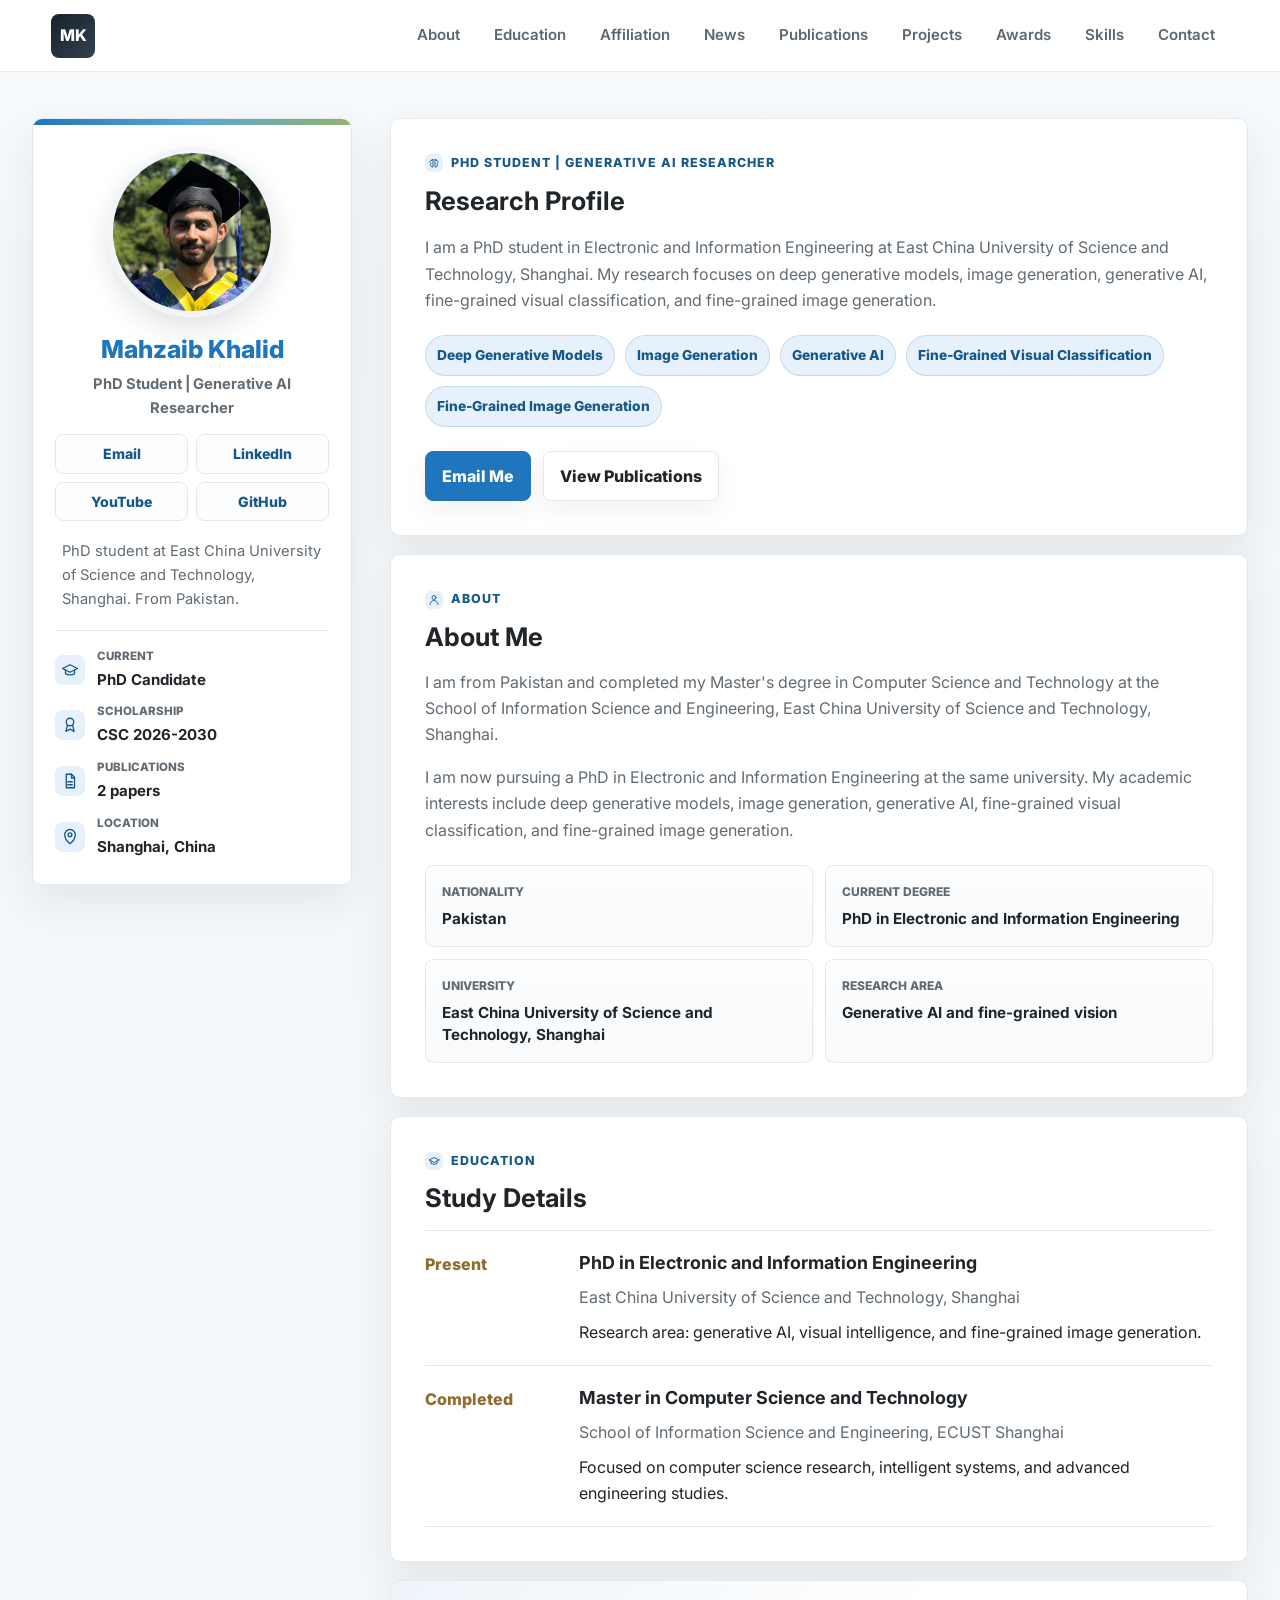
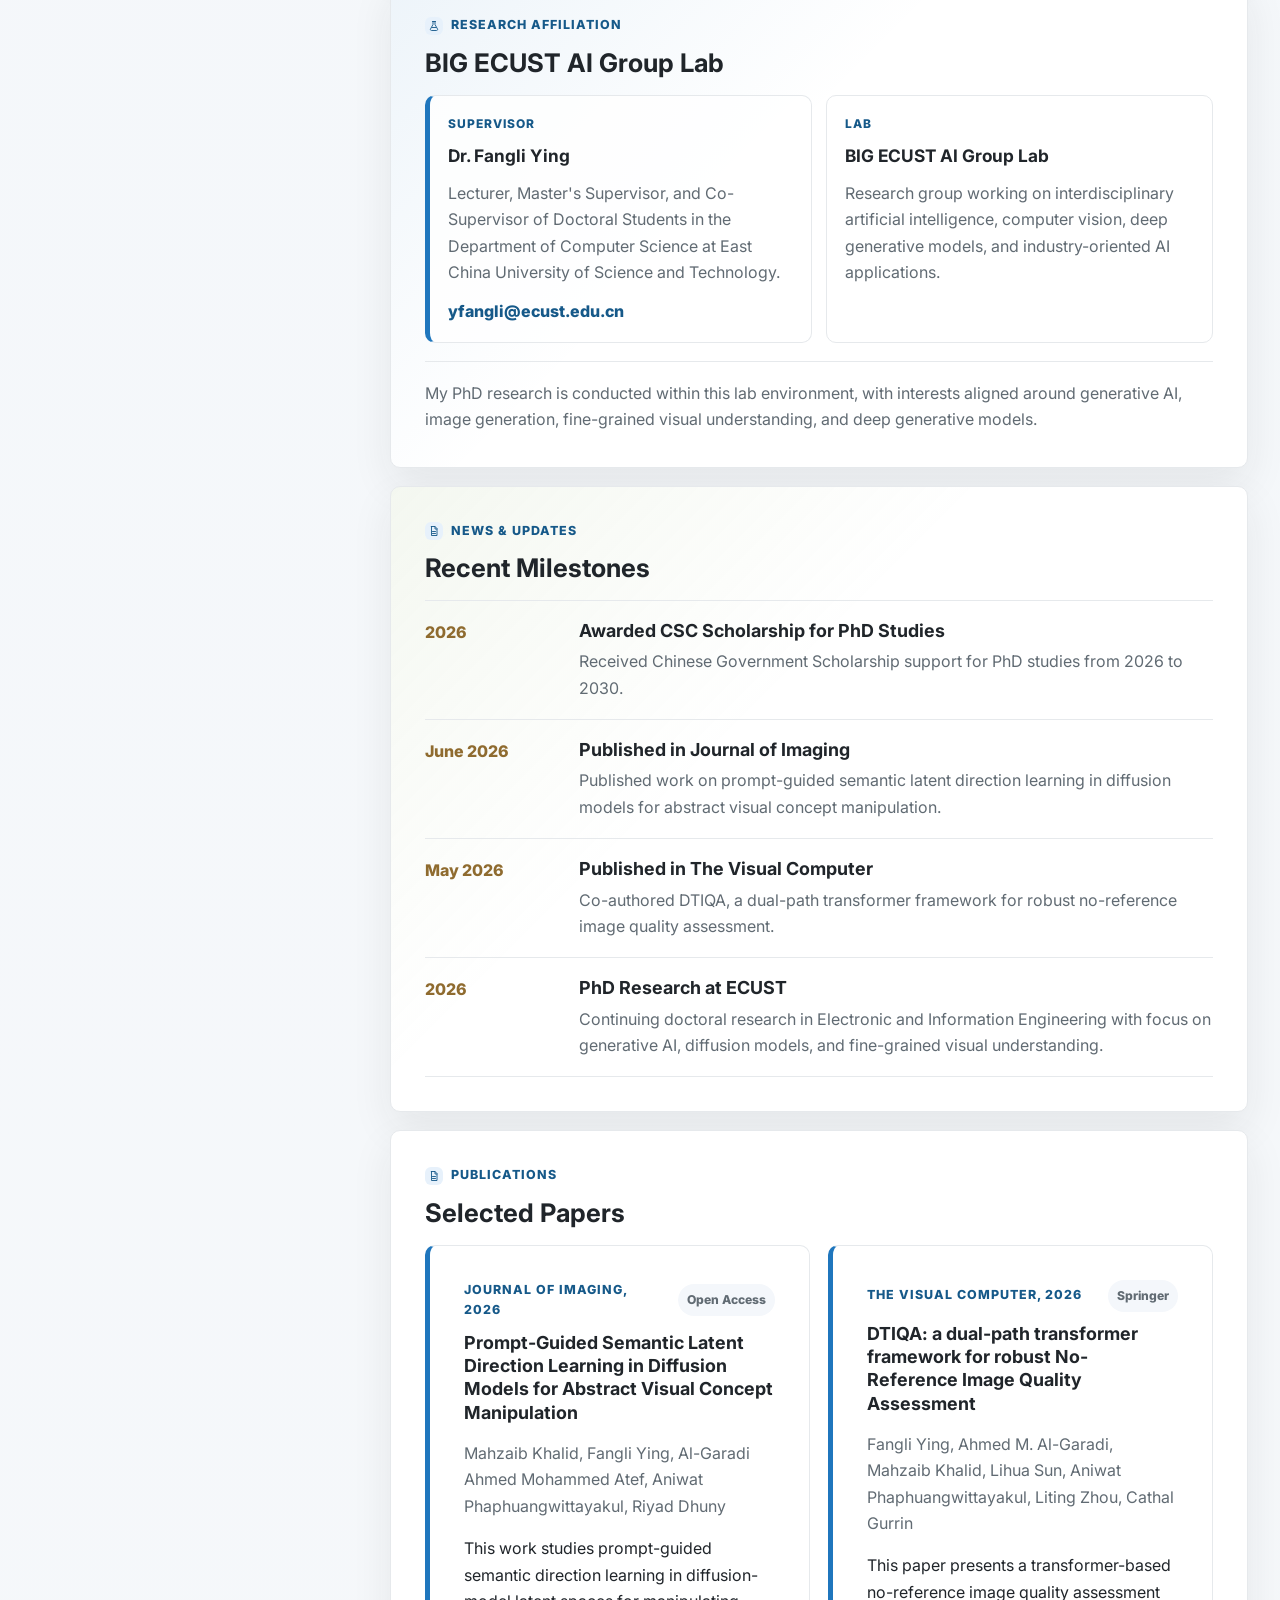
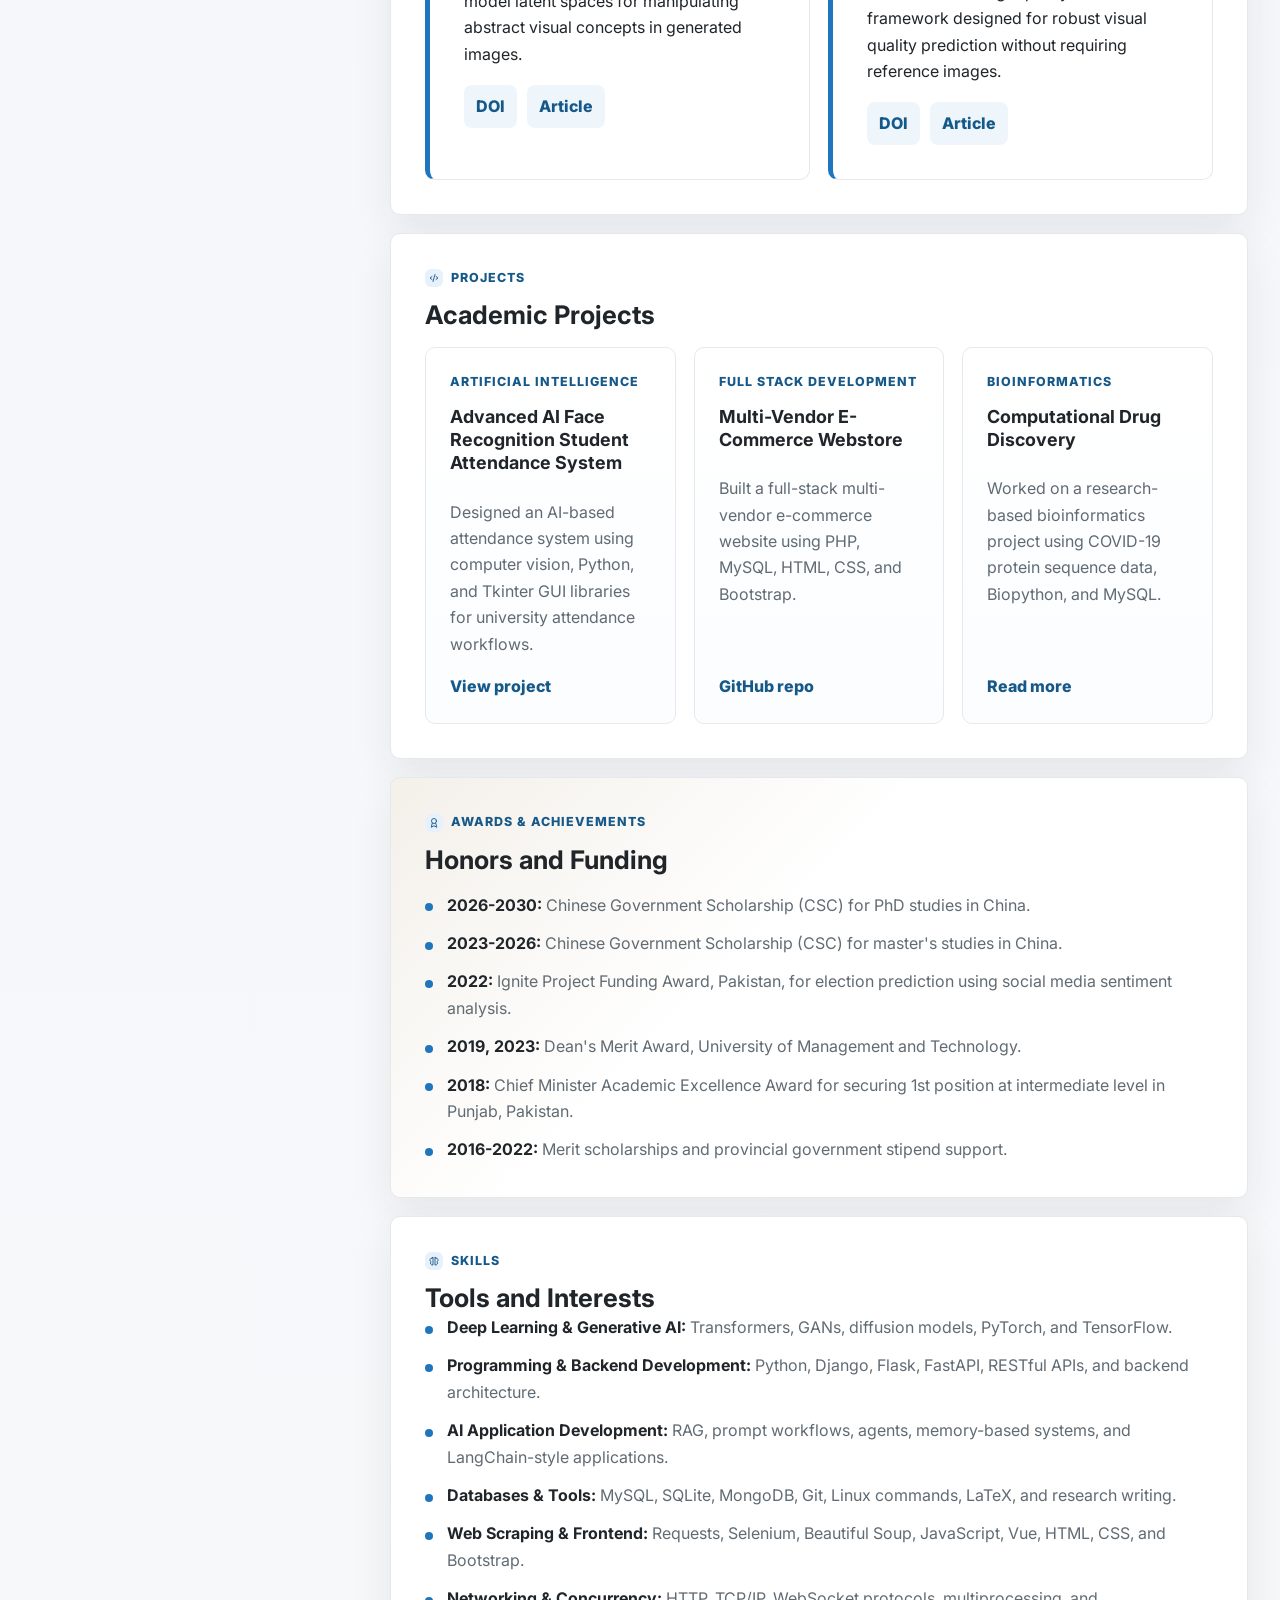
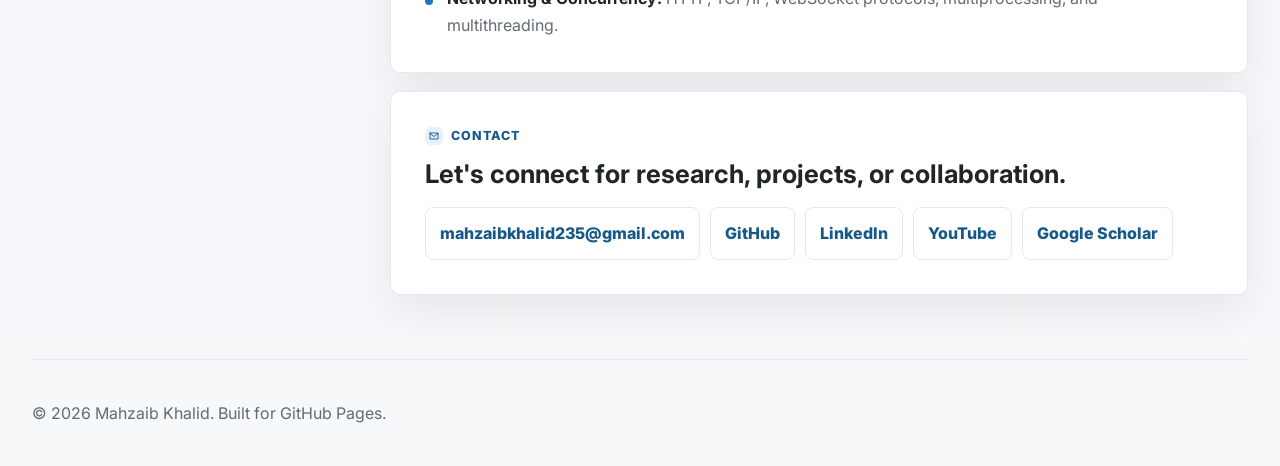
==== commit b8661180: "Update index.html" ====
--- a/index.html
+++ b/index.html
@@ -8,7 +8,7 @@
     <link rel="preconnect" href="https://fonts.googleapis.com">
     <link rel="preconnect" href="https://fonts.gstatic.com" crossorigin>
     <link href="https://fonts.googleapis.com/css2?family=Inter:wght@400;500;600;700;800&family=Source+Serif+4:wght@600;700&display=swap" rel="stylesheet">
-    <link rel="stylesheet" href="styles.css">
+    <link rel="stylesheet" href="styles.css?v=20260716-2">
   </head>
   <body>
     <svg class="icon-sprite" aria-hidden="true">
@@ -401,6 +401,6 @@
       <p>&copy; <span id="year"></span> Mahzaib Khalid. Built for GitHub Pages.</p>
     </footer>
 
-    <script src="script.js"></script>
+    <script src="script.js?v=20260716-2"></script>
   </body>
 </html>
--- a/styles.css
+++ b/styles.css
@@ -1,15 +1,16 @@
 :root {
   color-scheme: light;
-  --bg: #f7f7f4;
+  --bg: #ffffff;
   --surface: #ffffff;
-  --ink: #18201f;
-  --muted: #5f6b67;
-  --line: #dfe4df;
-  --accent: #0f766e;
-  --accent-dark: #0a4f49;
-  --warm: #c26a35;
-  --soft: #e9f3f0;
-  --shadow: 0 24px 60px rgba(24, 32, 31, 0.1);
+  --ink: #20252a;
+  --muted: #616b73;
+  --line: #e6e9ec;
+  --accent: #1f76bd;
+  --accent-dark: #165989;
+  --accent-soft: #e7f1fb;
+  --warm: #8f6b2f;
+  --soft: #eef6fc;
+  --shadow: 0 16px 42px rgba(32, 37, 42, 0.08);
 }
 
 * {
@@ -22,15 +23,49 @@
 
 body {
   margin: 0;
-  background: var(--bg);
+  background:
+    linear-gradient(180deg, #f8fbfd 0%, #f4f7fa 280px, #f6f8fa 100%);
   color: var(--ink);
   font-family: Inter, system-ui, -apple-system, BlinkMacSystemFont, "Segoe UI", sans-serif;
-  line-height: 1.6;
+  line-height: 1.65;
 }
 
 a {
   color: inherit;
   text-decoration: none;
+}
+
+img {
+  max-width: 100%;
+  height: auto;
+}
+
+.profile-sidebar img.profile-photo {
+  width: min(170px, 62vw);
+  aspect-ratio: 1 / 1;
+  border-radius: 50%;
+  object-fit: cover;
+}
+
+.icon-sprite {
+  position: absolute;
+  width: 0;
+  height: 0;
+  overflow: hidden;
+}
+
+svg {
+  display: inline-block;
+  flex: none;
+}
+
+svg path,
+svg circle {
+  fill: none;
+  stroke: currentColor;
+  stroke-width: 1.8;
+  stroke-linecap: round;
+  stroke-linejoin: round;
 }
 
 .site-header {
@@ -41,9 +76,9 @@
   align-items: center;
   justify-content: space-between;
   min-height: 72px;
-  padding: 14px clamp(20px, 5vw, 72px);
-  border-bottom: 1px solid rgba(223, 228, 223, 0.8);
-  background: rgba(247, 247, 244, 0.9);
+  padding: 12px clamp(24px, 4vw, 76px);
+  border-bottom: 1px solid rgba(230, 233, 236, 0.9);
+  background: rgba(255, 255, 255, 0.94);
   backdrop-filter: blur(18px);
 }
 
@@ -53,7 +88,7 @@
   width: 44px;
   height: 44px;
   border-radius: 8px;
-  background: var(--ink);
+  background: linear-gradient(135deg, #18222c, #314150);
   color: var(--surface);
   font-weight: 800;
 }
@@ -67,7 +102,7 @@
 .site-nav a {
   padding: 10px 14px;
   border-radius: 8px;
-  color: var(--muted);
+  color: #5c6770;
   font-size: 0.94rem;
   font-weight: 600;
 }
@@ -95,20 +130,149 @@
   background: var(--ink);
 }
 
+.page-layout {
+  display: grid;
+  grid-template-columns: 320px minmax(0, 1fr);
+  gap: clamp(22px, 3vw, 42px);
+  width: min(1620px, calc(100% - 64px));
+  margin: 0 auto;
+  padding: clamp(24px, 4vw, 46px) 0;
+}
+
+.profile-sidebar {
+  position: sticky;
+  top: 104px;
+  align-self: start;
+  text-align: center;
+  padding: 24px 22px;
+  border: 1px solid var(--line);
+  border-radius: 10px;
+  background: var(--surface);
+  box-shadow: var(--shadow);
+  overflow: hidden;
+}
+
+.profile-sidebar::before {
+  content: "";
+  display: block;
+  height: 6px;
+  margin: -24px -22px 22px;
+  background: linear-gradient(90deg, var(--accent), #58a6d6, #91b46c);
+}
+
+.profile-photo {
+  display: block;
+  width: min(170px, 62vw);
+  aspect-ratio: 1 / 1;
+  margin: 0 auto 18px;
+  border-radius: 50%;
+  object-fit: cover;
+  object-position: 50% 34%;
+  border: 6px solid #f1f5f9;
+  box-shadow: 0 12px 26px rgba(32, 37, 42, 0.12);
+}
+
+.profile-sidebar h1 {
+  margin: 0;
+  color: var(--accent);
+  font-family: Inter, system-ui, sans-serif;
+  font-size: 1.55rem;
+  line-height: 1.2;
+  font-weight: 800;
+}
+
+.profile-role {
+  margin: 7px 0 12px;
+  color: var(--muted);
+  font-weight: 700;
+  font-size: 0.92rem;
+}
+
+.profile-links {
+  display: grid;
+  grid-template-columns: repeat(2, minmax(0, 1fr));
+  gap: 8px;
+  margin: 14px 0 18px;
+}
+
+.profile-links a {
+  display: inline-flex;
+  justify-content: center;
+  align-items: center;
+  min-height: 36px;
+  padding: 7px 10px;
+  border: 1px solid var(--line);
+  border-radius: 8px;
+  color: var(--accent-dark);
+  background: #fbfdff;
+  font-size: 0.88rem;
+  font-weight: 800;
+}
+
+.profile-links a:not(:last-child)::after {
+  content: none;
+}
+
+.profile-note {
+  margin: 0 auto;
+  max-width: 260px;
+  color: var(--muted);
+  text-align: left;
+  font-size: 0.92rem;
+}
+
+.sidebar-facts {
+  display: grid;
+  gap: 10px;
+  margin-top: 18px;
+  padding-top: 16px;
+  border-top: 1px solid var(--line);
+  text-align: left;
+}
+
+.sidebar-facts div {
+  display: grid;
+  grid-template-columns: 32px minmax(0, 1fr);
+  gap: 2px 10px;
+  align-items: center;
+}
+
+.sidebar-facts span {
+  grid-column: 2;
+  color: var(--muted);
+  font-size: 0.72rem;
+  font-weight: 800;
+  text-transform: uppercase;
+}
+
+.sidebar-facts strong {
+  grid-column: 2;
+  font-size: 0.94rem;
+}
+
+.fact-icon {
+  grid-row: 1 / span 2;
+  width: 30px;
+  height: 30px;
+  padding: 6px;
+  border-radius: 8px;
+  background: var(--accent-soft);
+  color: var(--accent-dark);
+}
+
+.content-column {
+  min-width: 0;
+}
+
 .hero {
-  display: grid;
-  grid-template-columns: minmax(0, 1.2fr) minmax(300px, 0.8fr);
-  gap: clamp(28px, 5vw, 72px);
-  align-items: center;
-  min-height: calc(100vh - 72px);
-  padding: clamp(44px, 8vw, 104px) clamp(20px, 7vw, 96px);
-  background:
-    linear-gradient(120deg, rgba(15, 118, 110, 0.1), transparent 42%),
-    radial-gradient(circle at 85% 20%, rgba(194, 106, 53, 0.18), transparent 28%);
+  display: block;
+  padding: 0;
+  border-bottom: 0;
+  background: var(--surface);
 }
 
 .hero-content {
-  max-width: 760px;
+  max-width: 980px;
 }
 
 .eyebrow,
@@ -123,6 +287,21 @@
   text-transform: uppercase;
 }
 
+.icon-label {
+  display: inline-flex;
+  align-items: center;
+  gap: 8px;
+}
+
+.icon-label svg {
+  width: 18px;
+  height: 18px;
+  padding: 3px;
+  border-radius: 6px;
+  background: var(--accent-soft);
+  color: var(--accent-dark);
+}
+
 h1,
 h2,
 h3,
@@ -132,17 +311,16 @@
 
 h1 {
   margin: 0;
-  font-family: "Source Serif 4", Georgia, serif;
-  font-size: clamp(3.2rem, 9vw, 7.5rem);
-  line-height: 0.95;
+  font-size: 1.85rem;
+  line-height: 1.2;
   letter-spacing: 0;
 }
 
 h2 {
   margin: 0;
-  font-family: "Source Serif 4", Georgia, serif;
-  font-size: clamp(2rem, 4vw, 3.5rem);
-  line-height: 1.05;
+  font-family: Inter, system-ui, sans-serif;
+  font-size: clamp(1.45rem, 2vw, 1.95rem);
+  line-height: 1.2;
   letter-spacing: 0;
 }
 
@@ -154,17 +332,36 @@
 }
 
 .hero-copy {
-  max-width: 640px;
-  margin: 26px 0 0;
-  color: var(--muted);
-  font-size: clamp(1.08rem, 2vw, 1.35rem);
+  max-width: 900px;
+  margin: 18px 0 0;
+  color: var(--muted);
+  font-size: 1rem;
+}
+
+.research-chips {
+  display: flex;
+  flex-wrap: wrap;
+  gap: 10px;
+  padding: 0;
+  margin: 22px 0 0;
+  list-style: none;
+}
+
+.research-chips li {
+  padding: 8px 11px;
+  border: 1px solid rgba(31, 118, 189, 0.18);
+  border-radius: 999px;
+  background: var(--accent-soft);
+  color: var(--accent-dark);
+  font-size: 0.86rem;
+  font-weight: 800;
 }
 
 .hero-actions {
   display: flex;
   flex-wrap: wrap;
   gap: 12px;
-  margin-top: 34px;
+  margin-top: 24px;
 }
 
 .button {
@@ -172,13 +369,25 @@
   align-items: center;
   justify-content: center;
   min-height: 48px;
-  padding: 12px 18px;
+  padding: 11px 16px;
   border: 1px solid var(--line);
   border-radius: 8px;
   background: var(--surface);
   color: var(--ink);
   font-weight: 800;
   box-shadow: 0 10px 24px rgba(24, 32, 31, 0.06);
+}
+
+.button:hover,
+.button:focus-visible,
+.profile-links a:hover,
+.profile-links a:focus-visible,
+.contact-links a:hover,
+.contact-links a:focus-visible,
+.paper-links a:hover,
+.paper-links a:focus-visible {
+  transform: translateY(-1px);
+  box-shadow: 0 10px 22px rgba(32, 37, 42, 0.1);
 }
 
 .button.primary {
@@ -187,68 +396,6 @@
   color: white;
 }
 
-.profile-panel {
-  position: relative;
-  border: 1px solid var(--line);
-  border-radius: 8px;
-  background: rgba(255, 255, 255, 0.82);
-  box-shadow: var(--shadow);
-  overflow: hidden;
-}
-
-.visual-card {
-  position: relative;
-  margin: 0;
-}
-
-.visual-card img {
-  display: block;
-  width: 100%;
-  aspect-ratio: 4 / 3;
-  object-fit: cover;
-}
-
-.visual-card figcaption {
-  position: absolute;
-  right: 14px;
-  bottom: 14px;
-  max-width: calc(100% - 28px);
-  padding: 8px 10px;
-  border-radius: 8px;
-  background: rgba(24, 32, 31, 0.78);
-  color: white;
-  font-size: 0.78rem;
-  font-weight: 800;
-}
-
-.identity-badge {
-  position: absolute;
-  top: 18px;
-  left: 18px;
-  display: grid;
-  place-items: center;
-  width: 72px;
-  height: 72px;
-  border: 2px solid rgba(255, 255, 255, 0.72);
-  border-radius: 50%;
-  background: rgba(15, 118, 110, 0.92);
-  color: white;
-  font-size: 1.45rem;
-  font-weight: 800;
-  box-shadow: 0 12px 30px rgba(24, 32, 31, 0.2);
-}
-
-.profile-panel dl {
-  display: grid;
-  gap: 0;
-  margin: 0;
-}
-
-.profile-panel div {
-  padding: 18px 22px;
-  border-top: 1px solid var(--line);
-}
-
 dt {
   color: var(--muted);
   font-size: 0.78rem;
@@ -262,27 +409,33 @@
 }
 
 .section {
-  padding: clamp(56px, 8vw, 96px) clamp(20px, 7vw, 96px);
+  padding: 0;
+}
+
+.card-section {
+  margin-bottom: 18px;
+  padding: clamp(22px, 3vw, 34px);
+  border: 1px solid var(--line);
+  border-radius: 10px;
+  background: var(--surface);
+  box-shadow: var(--shadow);
 }
 
 .split-section {
-  display: grid;
-  grid-template-columns: minmax(240px, 0.8fr) minmax(0, 1.2fr);
-  gap: clamp(24px, 5vw, 72px);
-  border-top: 1px solid var(--line);
+  display: block;
 }
 
 .rich-text {
   color: var(--muted);
-  font-size: 1.08rem;
+  font-size: 1rem;
 }
 
 .section-heading {
-  display: flex;
-  align-items: end;
-  justify-content: space-between;
-  gap: 24px;
-  margin-bottom: 28px;
+  margin-bottom: 16px;
+}
+
+.simple-heading h2 {
+  max-width: 720px;
 }
 
 .timeline {
@@ -291,10 +444,18 @@
 
 .timeline-item {
   display: grid;
-  grid-template-columns: 160px minmax(0, 1fr);
-  gap: 28px;
-  padding: 28px 0;
+  grid-template-columns: 130px minmax(0, 1fr);
+  gap: 24px;
+  padding: 20px 0;
   border-bottom: 1px solid var(--line);
+}
+
+.timeline-item p {
+  margin: 8px 0 0;
+}
+
+.timeline-item .muted {
+  margin-top: 10px;
 }
 
 .year {
@@ -312,18 +473,44 @@
 
 .publication-list {
   display: grid;
+  grid-template-columns: repeat(2, minmax(0, 1fr));
   gap: 18px;
 }
 
 .paper,
 .project-card {
   border: 1px solid var(--line);
-  border-radius: 8px;
+  border-radius: 10px;
   background: var(--surface);
+  box-shadow: none;
 }
 
 .paper {
+  position: relative;
   padding: clamp(22px, 4vw, 34px);
+  border-left: 5px solid var(--accent);
+}
+
+.paper-topline {
+  display: flex;
+  align-items: center;
+  justify-content: space-between;
+  gap: 12px;
+  margin-bottom: 10px;
+}
+
+.paper-topline .paper-meta {
+  margin: 0;
+}
+
+.paper-badge {
+  flex: none;
+  padding: 6px 9px;
+  border-radius: 999px;
+  background: #f4f7fb;
+  color: var(--muted);
+  font-size: 0.76rem;
+  font-weight: 800;
 }
 
 .paper-links,
@@ -345,6 +532,7 @@
   padding: 8px 12px;
   border-radius: 8px;
   background: var(--soft);
+  transition: transform 160ms ease, box-shadow 160ms ease;
 }
 
 .project-grid {
@@ -356,8 +544,9 @@
 .project-card {
   display: flex;
   flex-direction: column;
-  min-height: 260px;
+  min-height: 220px;
   padding: 24px;
+  background: linear-gradient(180deg, #ffffff, #fbfdff);
 }
 
 .project-card p:not(.project-type) {
@@ -369,11 +558,8 @@
 }
 
 .skill-band {
-  display: grid;
-  grid-template-columns: minmax(220px, 0.65fr) minmax(0, 1.35fr);
-  gap: 32px;
-  align-items: start;
-  background: #edf4f1;
+  display: block;
+  background: var(--surface);
 }
 
 .skill-list {
@@ -387,18 +573,15 @@
 
 .skill-list li {
   padding: 10px 14px;
-  border: 1px solid rgba(15, 118, 110, 0.2);
-  border-radius: 8px;
-  background: white;
+  border: 1px solid rgba(31, 118, 189, 0.18);
+  border-radius: 8px;
+  background: #fbfdff;
   color: var(--accent-dark);
   font-weight: 800;
 }
 
 .contact-section {
-  display: grid;
-  grid-template-columns: minmax(240px, 0.8fr) minmax(0, 1.2fr);
-  gap: 36px;
-  align-items: center;
+  display: block;
 }
 
 .contact-links {
@@ -410,12 +593,184 @@
   border: 1px solid var(--line);
   border-radius: 8px;
   background: var(--surface);
+  transition: transform 160ms ease, box-shadow 160ms ease;
 }
 
 .site-footer {
-  padding: 24px clamp(20px, 7vw, 96px);
+  width: min(1620px, calc(100% - 64px));
+  margin: 0 auto;
+  padding: 24px 0;
   border-top: 1px solid var(--line);
   color: var(--muted);
+}
+
+.info-grid {
+  display: grid;
+  grid-template-columns: repeat(2, minmax(0, 1fr));
+  gap: 12px;
+  margin-top: 22px;
+}
+
+.info-card {
+  padding: 16px;
+  border: 1px solid var(--line);
+  border-radius: 8px;
+  background: linear-gradient(180deg, #fbfdff, #f8fafc);
+}
+
+.info-card span {
+  display: block;
+  margin-bottom: 6px;
+  color: var(--muted);
+  font-size: 0.75rem;
+  font-weight: 800;
+  text-transform: uppercase;
+}
+
+.info-card strong {
+  display: block;
+  color: var(--ink);
+  font-size: 0.95rem;
+  line-height: 1.45;
+}
+
+.affiliation-section {
+  background:
+    linear-gradient(135deg, rgba(31, 118, 189, 0.08), transparent 42%),
+    var(--surface);
+}
+
+.affiliation-grid {
+  display: grid;
+  grid-template-columns: repeat(2, minmax(0, 1fr));
+  gap: 14px;
+}
+
+.affiliation-card {
+  padding: 18px;
+  border: 1px solid var(--line);
+  border-radius: 10px;
+  background: rgba(255, 255, 255, 0.82);
+}
+
+.affiliation-card span {
+  display: block;
+  margin-bottom: 8px;
+  color: var(--accent-dark);
+  font-size: 0.75rem;
+  font-weight: 800;
+  letter-spacing: 0.08em;
+  text-transform: uppercase;
+}
+
+.affiliation-card strong {
+  display: block;
+  margin-bottom: 10px;
+  color: var(--ink);
+  font-size: 1.08rem;
+}
+
+.affiliation-card p,
+.affiliation-note {
+  margin: 0;
+  color: var(--muted);
+}
+
+.text-link {
+  display: inline-flex;
+  margin-top: 12px;
+  color: var(--accent-dark);
+  font-weight: 800;
+}
+
+.supervisor-card {
+  border-left: 5px solid var(--accent);
+}
+
+.affiliation-note {
+  margin-top: 18px;
+  padding-top: 18px;
+  border-top: 1px solid var(--line);
+}
+
+.awards-section {
+  background:
+    linear-gradient(135deg, rgba(143, 107, 47, 0.1), transparent 42%),
+    var(--surface);
+}
+
+.compact-list {
+  display: grid;
+  gap: 12px;
+  padding: 0;
+  margin: 0;
+  list-style: none;
+}
+
+.compact-list li {
+  position: relative;
+  padding-left: 22px;
+  color: var(--muted);
+}
+
+.compact-list li::before {
+  content: "";
+  position: absolute;
+  top: 0.72em;
+  left: 0;
+  width: 8px;
+  height: 8px;
+  border-radius: 50%;
+  background: var(--accent);
+}
+
+.compact-list strong {
+  color: var(--ink);
+}
+
+.news-section {
+  background:
+    linear-gradient(135deg, rgba(145, 180, 108, 0.1), transparent 40%),
+    var(--surface);
+}
+
+.news-list {
+  display: grid;
+  gap: 0;
+  border-top: 1px solid var(--line);
+}
+
+.news-item {
+  display: grid;
+  grid-template-columns: 130px minmax(0, 1fr);
+  gap: 24px;
+  padding: 18px 0;
+  border-bottom: 1px solid var(--line);
+}
+
+.news-item time {
+  color: var(--warm);
+  font-weight: 800;
+}
+
+.news-item h3 {
+  margin-bottom: 6px;
+}
+
+.news-item p {
+  margin: 0;
+  color: var(--muted);
+}
+
+@media (max-width: 1180px) {
+  .publication-list {
+    grid-template-columns: 1fr;
+  }
+
+  .project-grid {
+    grid-template-columns: 1fr;
+  }
+
 }
 
 @media (max-width: 860px) {
@@ -442,22 +797,45 @@
     display: flex;
   }
 
+  .page-layout {
+    grid-template-columns: 1fr;
+    width: min(100% - 32px, 760px);
+    gap: 34px;
+    padding-top: 32px;
+  }
+
+  .profile-sidebar {
+    position: static;
+  }
+
+  .profile-note {
+    text-align: center;
+  }
+
   .hero,
   .split-section,
   .skill-band,
   .contact-section {
-    grid-template-columns: 1fr;
+    display: block;
   }
 
   .hero {
     min-height: auto;
   }
 
-  .profile-panel {
-    max-width: 520px;
-  }
-
   .project-grid {
+    grid-template-columns: 1fr;
+  }
+
+  .publication-list {
+    grid-template-columns: 1fr;
+  }
+
+  .info-grid {
+    grid-template-columns: 1fr;
+  }
+
+  .affiliation-grid {
     grid-template-columns: 1fr;
   }
 }
@@ -482,6 +860,11 @@
     gap: 8px;
   }
 
+  .news-item {
+    grid-template-columns: 1fr;
+    gap: 8px;
+  }
+
   .section-heading {
     display: block;
   }
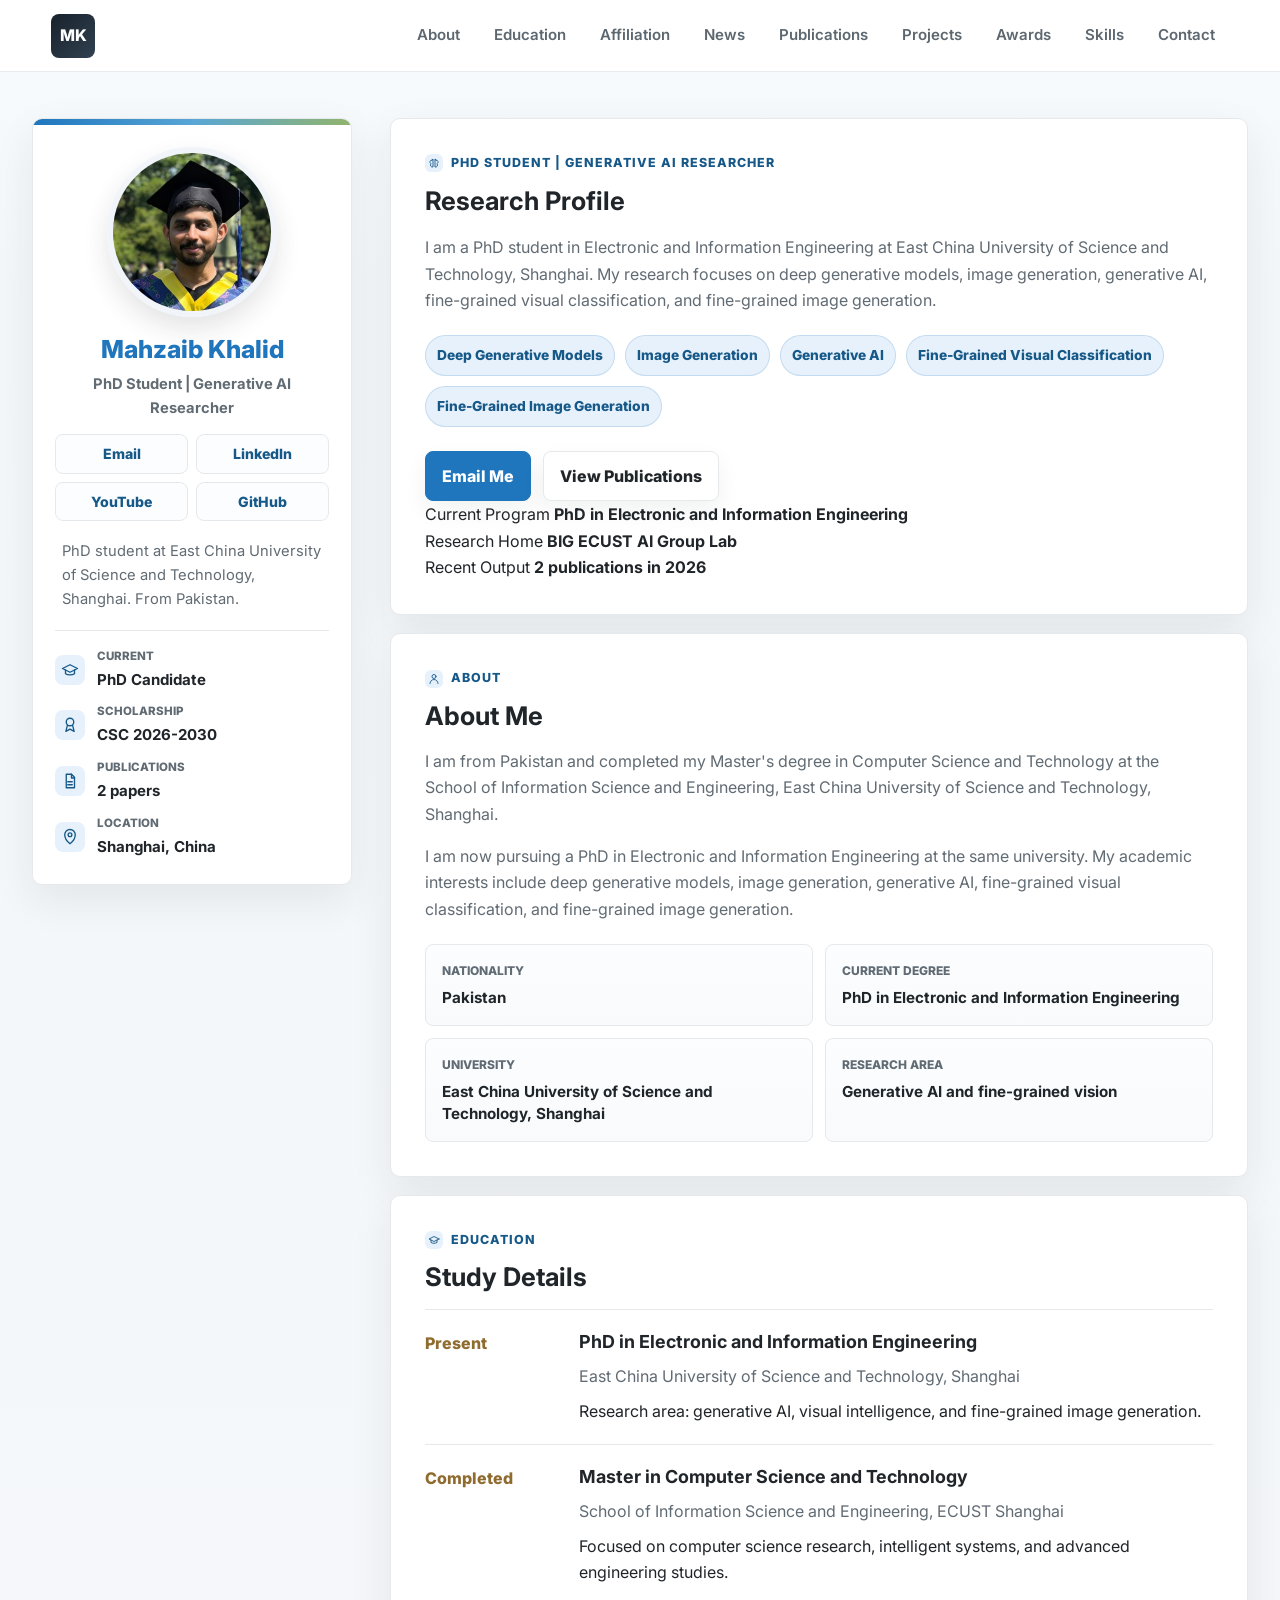
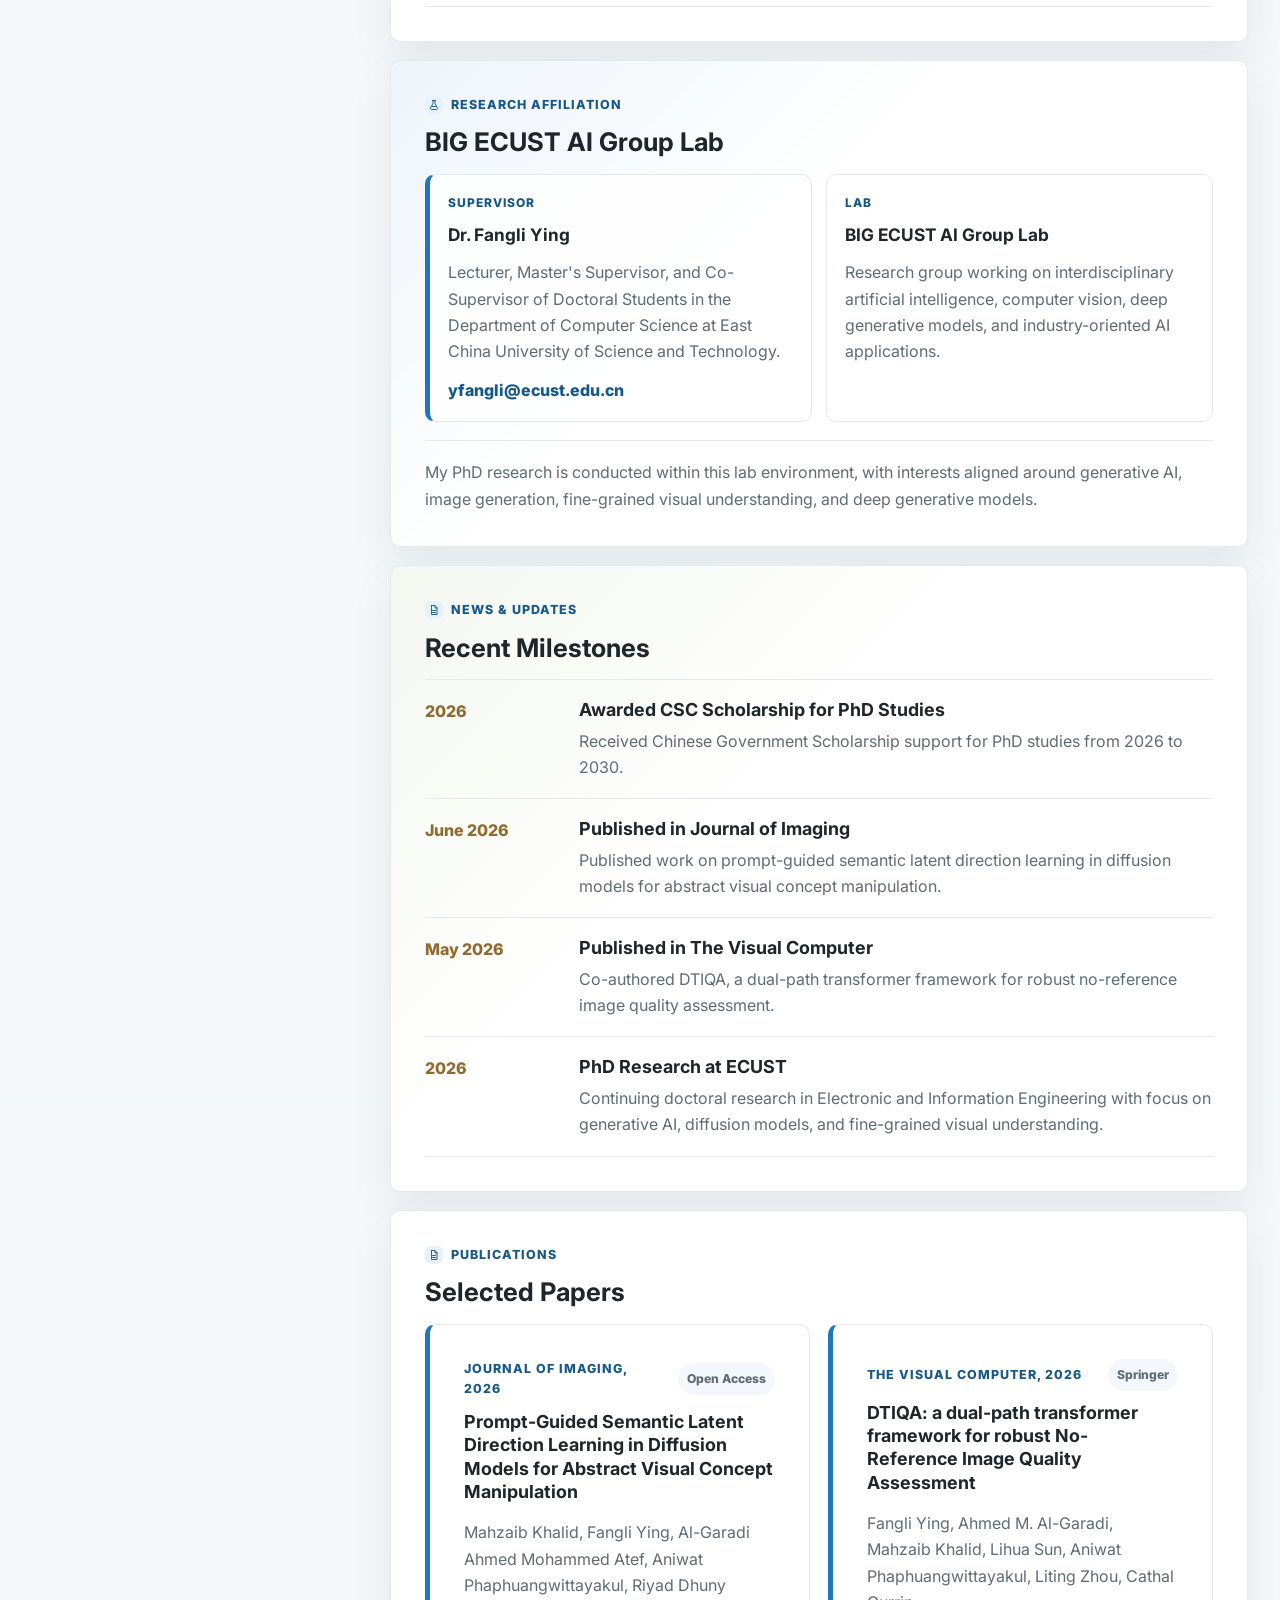
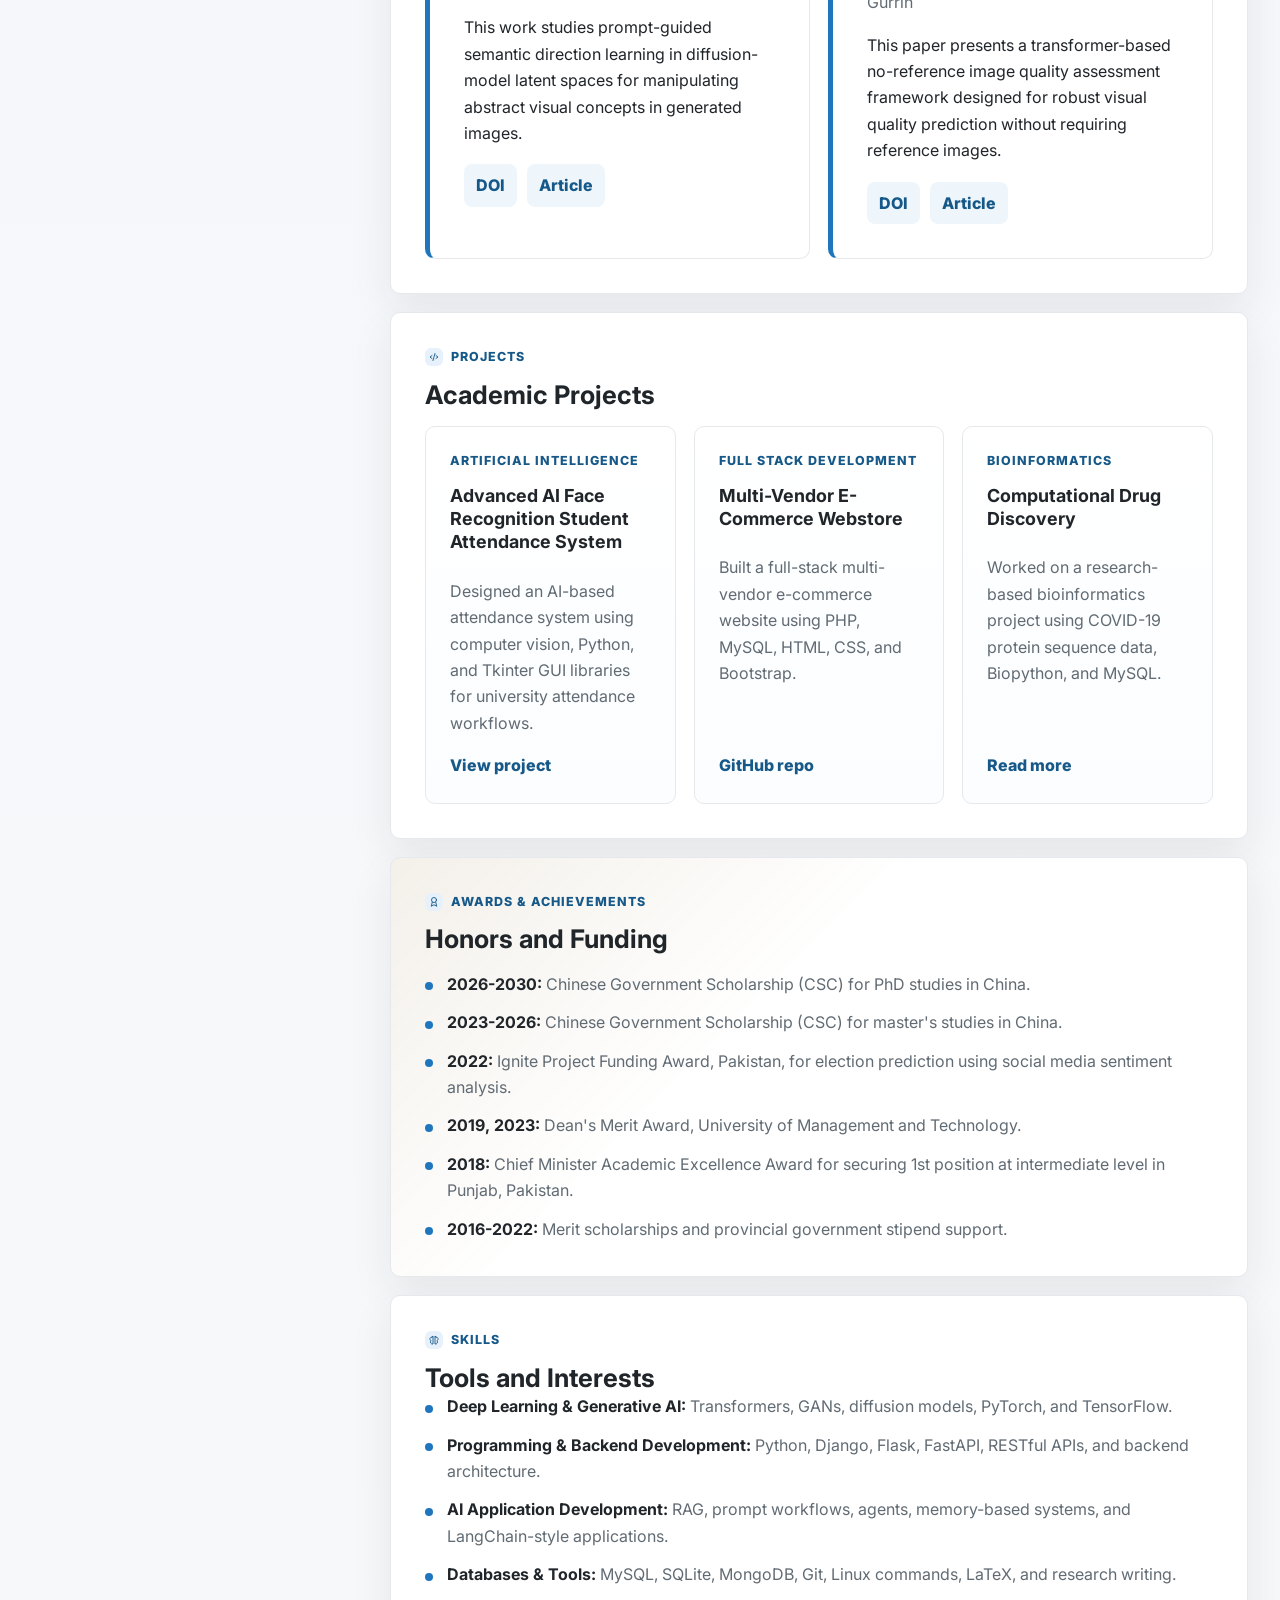
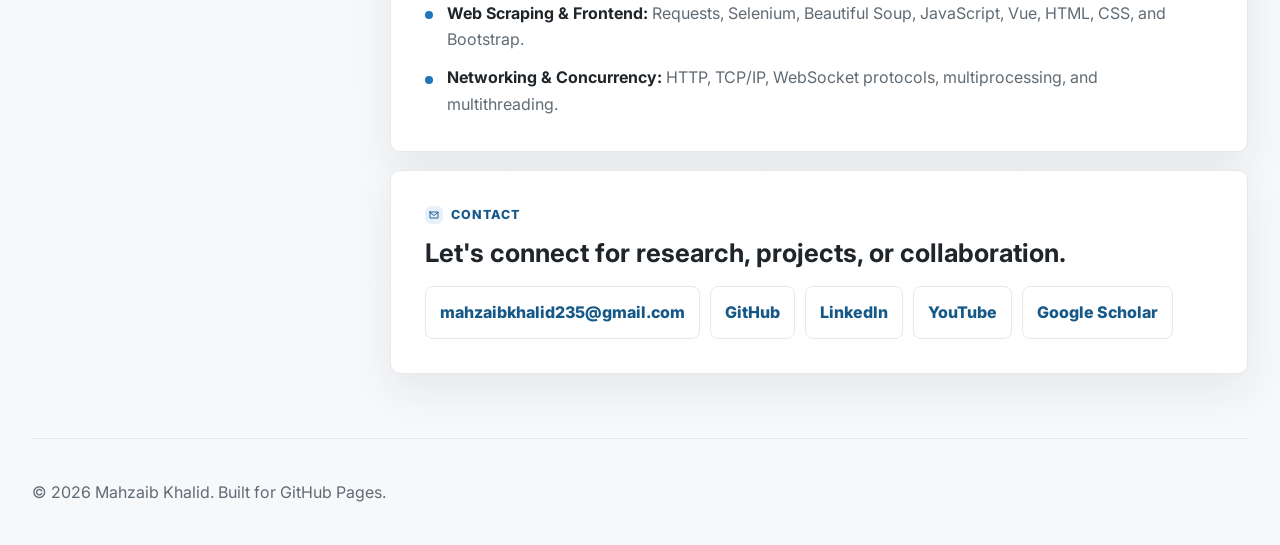
==== commit ad3e94d9: "Update index.html" ====
--- a/index.html
+++ b/index.html
@@ -8,7 +8,7 @@
     <link rel="preconnect" href="https://fonts.googleapis.com">
     <link rel="preconnect" href="https://fonts.gstatic.com" crossorigin>
     <link href="https://fonts.googleapis.com/css2?family=Inter:wght@400;500;600;700;800&family=Source+Serif+4:wght@600;700&display=swap" rel="stylesheet">
-    <link rel="stylesheet" href="styles.css?v=20260716-2">
+    <link rel="stylesheet" href="styles.css?v=20260716-3">
   </head>
   <body>
     <svg class="icon-sprite" aria-hidden="true">
@@ -84,7 +84,7 @@
           <a href="mailto:mahzaibkhalid235@gmail.com">Email</a>
           <a href="https://www.linkedin.com/in/mahzaibkhalid/">LinkedIn</a>
           <a href="https://www.youtube.com/@whereismahzaib">YouTube</a>
-          <a href="https://github.com/your-username">GitHub</a>
+          <a href="https://github.com/MahzaibKhalid">GitHub</a>
         </div>
         <p class="profile-note">
           PhD student at East China University of Science and Technology, Shanghai. From Pakistan.
@@ -133,6 +133,20 @@
             <div class="hero-actions" aria-label="Profile links">
               <a class="button primary" href="mailto:mahzaibkhalid235@gmail.com">Email Me</a>
               <a class="button" href="#publications">View Publications</a>
+            </div>
+          </div>
+          <div class="hero-summary" aria-label="Research summary">
+            <div>
+              <span>Current Program</span>
+              <strong>PhD in Electronic and Information Engineering</strong>
+            </div>
+            <div>
+              <span>Research Home</span>
+              <strong>BIG ECUST AI Group Lab</strong>
+            </div>
+            <div>
+              <span>Recent Output</span>
+              <strong>2 publications in 2026</strong>
             </div>
           </div>
         </section>
@@ -388,7 +402,7 @@
         </div>
         <div class="contact-links">
           <a href="mailto:mahzaibkhalid235@gmail.com">mahzaibkhalid235@gmail.com</a>
-          <a href="https://github.com/your-username">GitHub</a>
+          <a href="https://github.com/MahzaibKhalid">GitHub</a>
           <a href="https://www.linkedin.com/in/mahzaibkhalid/">LinkedIn</a>
           <a href="https://www.youtube.com/@whereismahzaib">YouTube</a>
           <a href="https://scholar.google.com/">Google Scholar</a>
@@ -401,6 +415,6 @@
       <p>&copy; <span id="year"></span> Mahzaib Khalid. Built for GitHub Pages.</p>
     </footer>
 
-    <script src="script.js?v=20260716-2"></script>
+    <script src="script.js?v=20260716-3"></script>
   </body>
 </html>
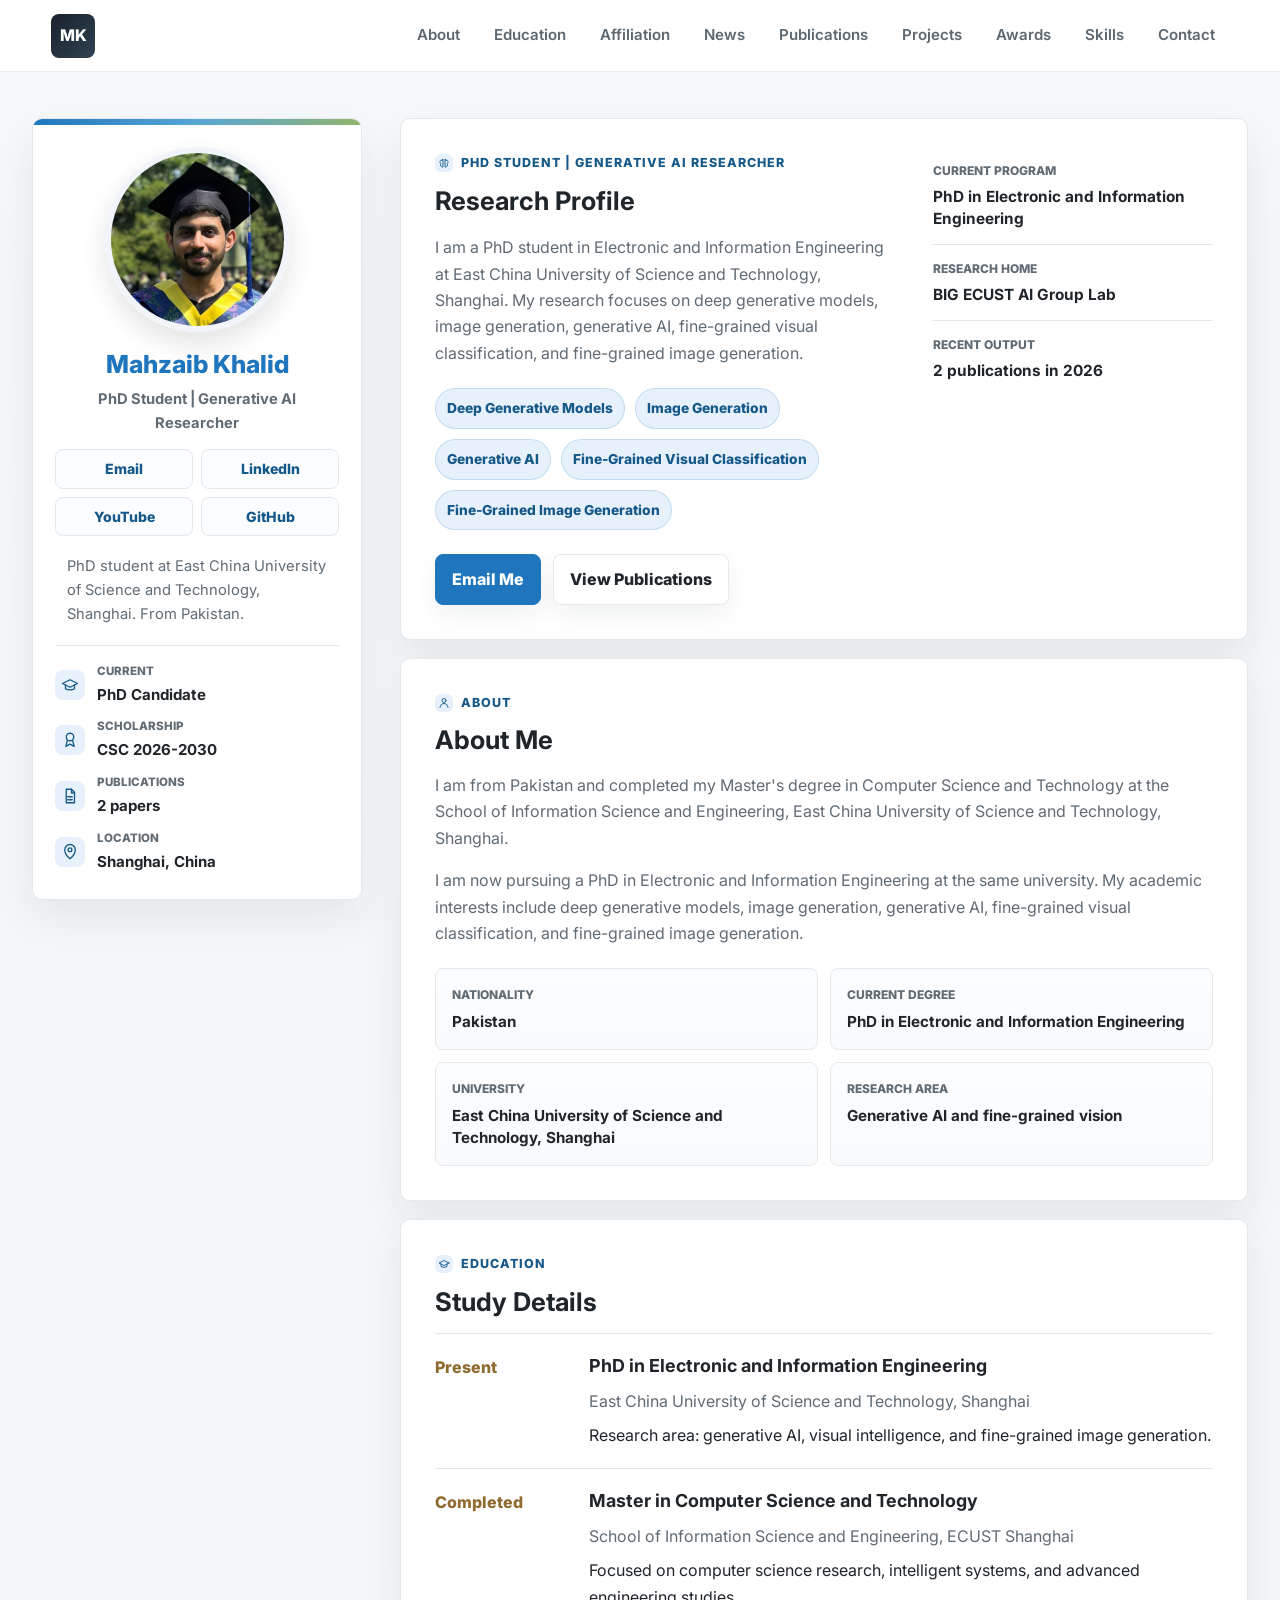
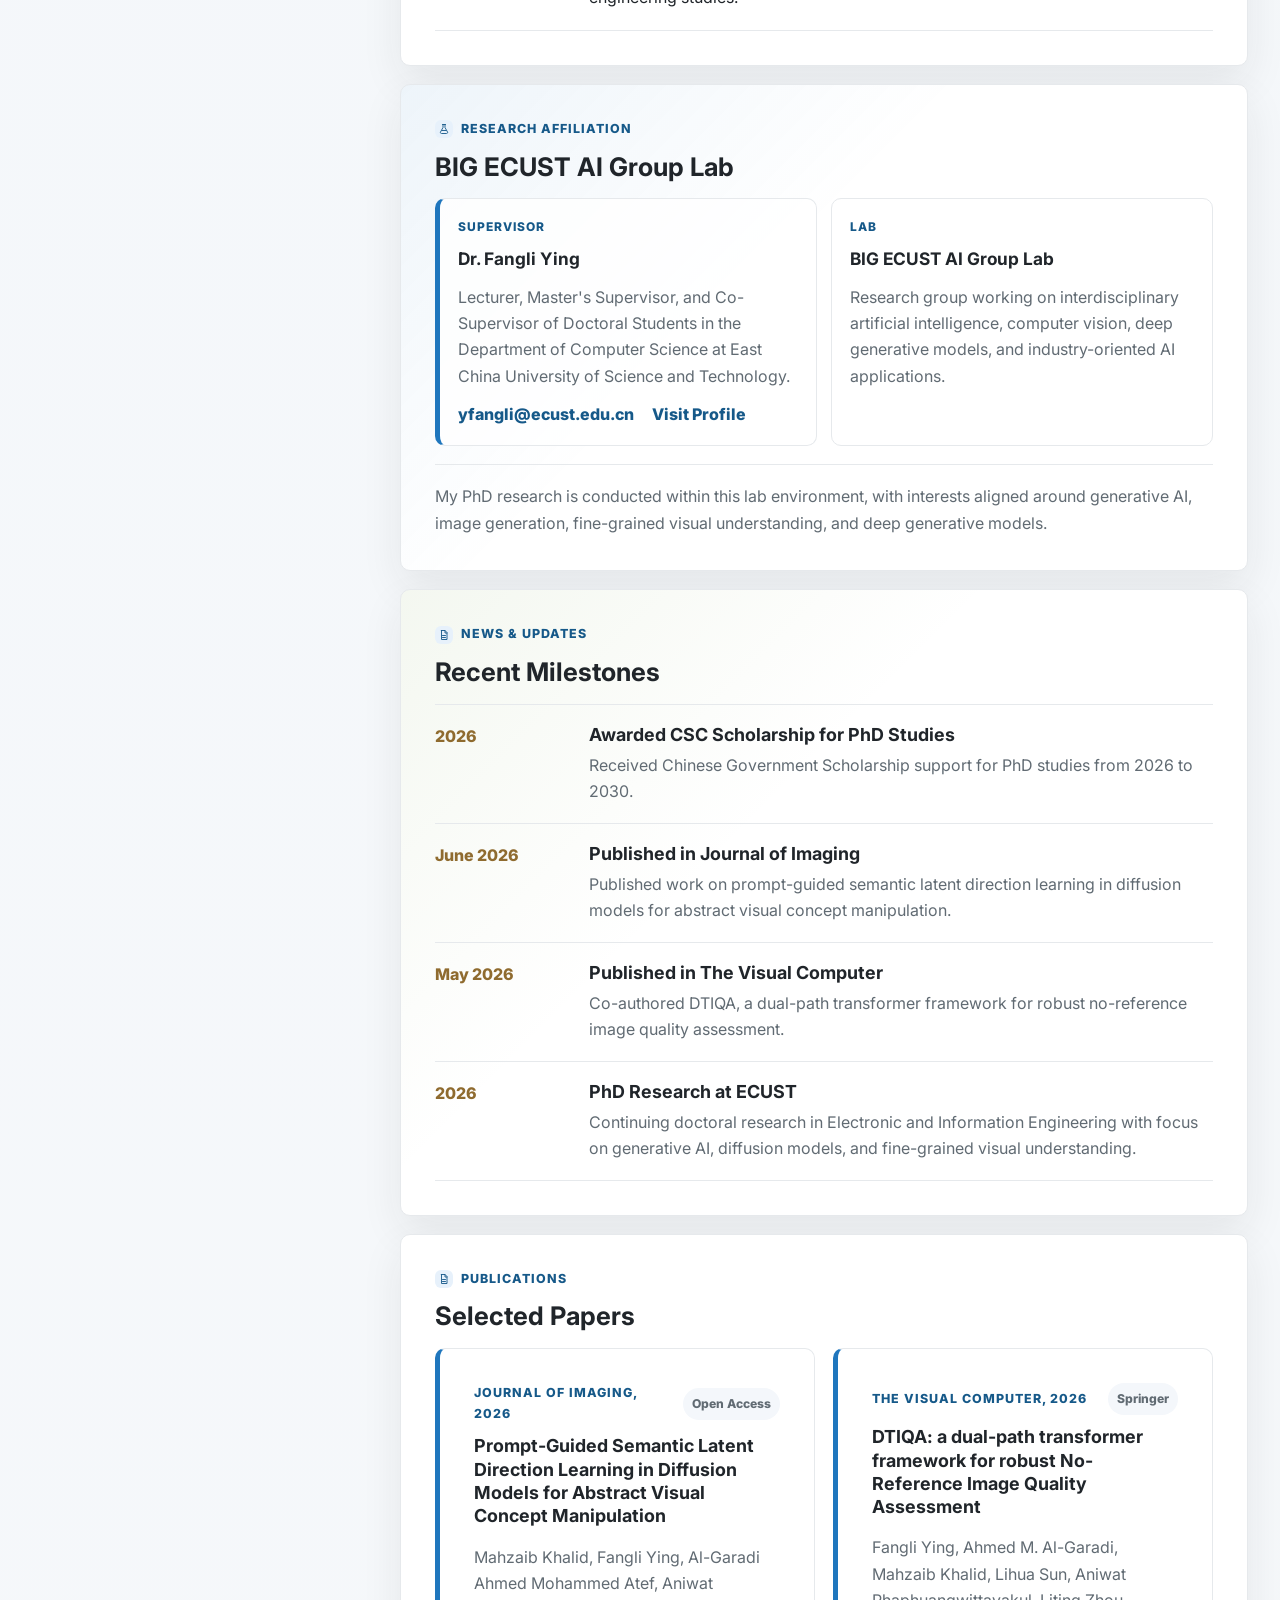
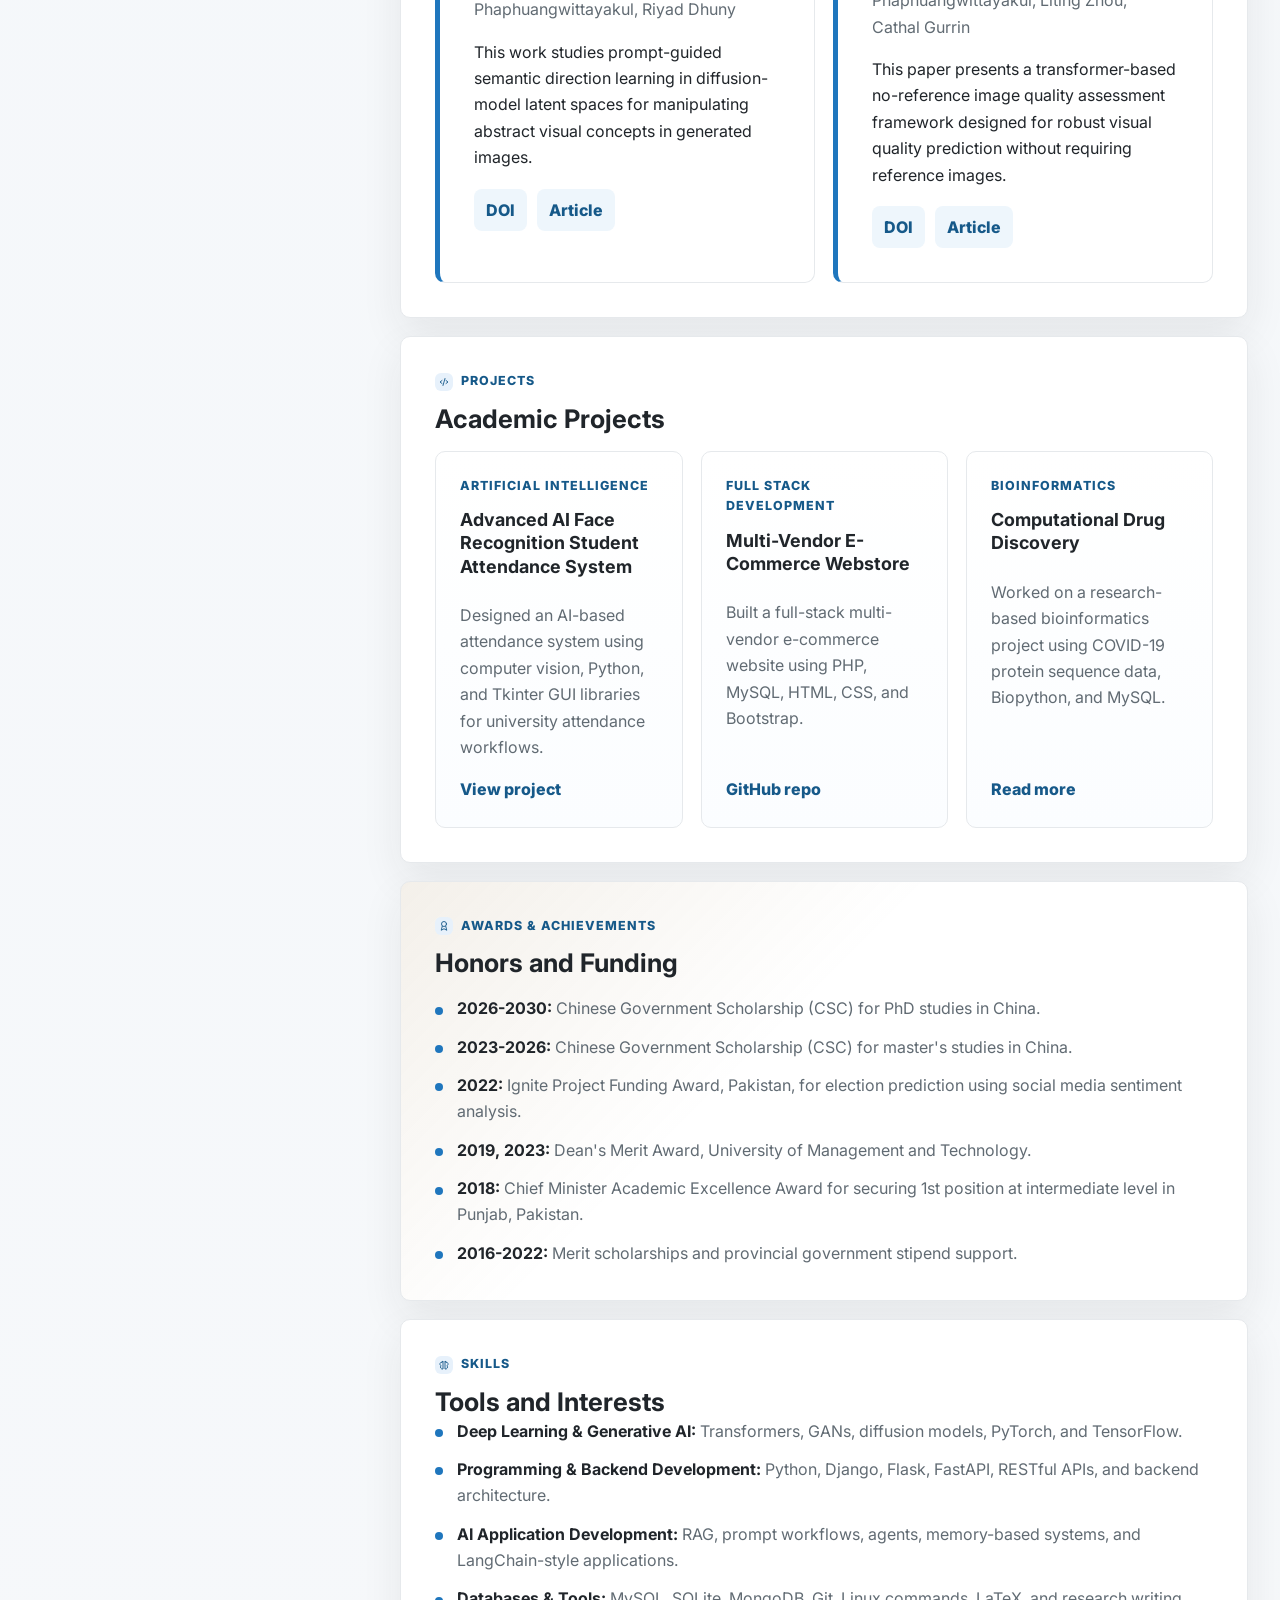
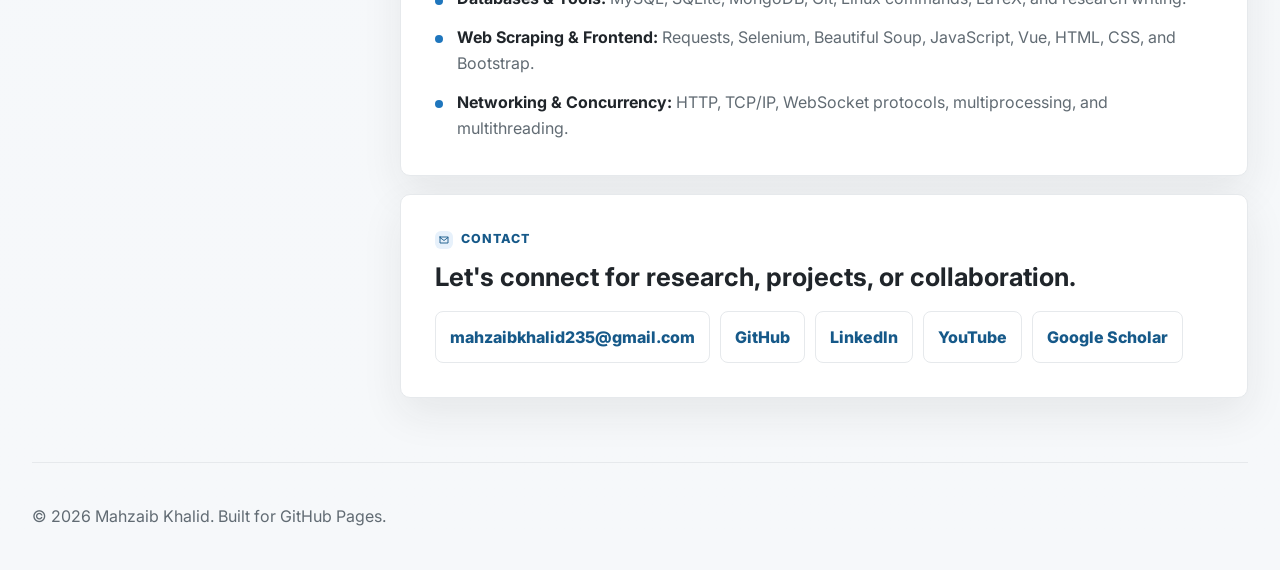
==== commit 77e95e34: "Update index.html" ====
--- a/index.html
+++ b/index.html
@@ -8,7 +8,7 @@
     <link rel="preconnect" href="https://fonts.googleapis.com">
     <link rel="preconnect" href="https://fonts.gstatic.com" crossorigin>
     <link href="https://fonts.googleapis.com/css2?family=Inter:wght@400;500;600;700;800&family=Source+Serif+4:wght@600;700&display=swap" rel="stylesheet">
-    <link rel="stylesheet" href="styles.css?v=20260716-3">
+    <link rel="stylesheet" href="styles.css?v=20260716-4">
   </head>
   <body>
     <svg class="icon-sprite" aria-hidden="true">
@@ -226,7 +226,10 @@
               Lecturer, Master's Supervisor, and Co-Supervisor of Doctoral Students in the
               Department of Computer Science at East China University of Science and Technology.
             </p>
-            <a class="text-link" href="mailto:yfangli@ecust.edu.cn">yfangli@ecust.edu.cn</a>
+            <div class="supervisor-links">
+              <a class="text-link" href="mailto:yfangli@ecust.edu.cn">yfangli@ecust.edu.cn</a>
+              <a class="text-link" href="https://fangli-ying.github.io/">Visit Profile</a>
+            </div>
           </article>
           <article class="affiliation-card">
             <span>Lab</span>
@@ -415,6 +418,6 @@
       <p>&copy; <span id="year"></span> Mahzaib Khalid. Built for GitHub Pages.</p>
     </footer>
 
-    <script src="script.js?v=20260716-3"></script>
+    <script src="script.js?v=20260716-4"></script>
   </body>
 </html>
--- a/styles.css
+++ b/styles.css
@@ -41,7 +41,7 @@
 }
 
 .profile-sidebar img.profile-photo {
-  width: min(170px, 62vw);
+  width: min(185px, 62vw);
   aspect-ratio: 1 / 1;
   border-radius: 50%;
   object-fit: cover;
@@ -132,7 +132,7 @@
 
 .page-layout {
   display: grid;
-  grid-template-columns: 320px minmax(0, 1fr);
+  grid-template-columns: 330px minmax(0, 1fr);
   gap: clamp(22px, 3vw, 42px);
   width: min(1620px, calc(100% - 64px));
   margin: 0 auto;
@@ -162,7 +162,7 @@
 
 .profile-photo {
   display: block;
-  width: min(170px, 62vw);
+  width: min(185px, 62vw);
   aspect-ratio: 1 / 1;
   margin: 0 auto 18px;
   border-radius: 50%;
@@ -265,7 +265,10 @@
 }
 
 .hero {
-  display: block;
+  display: grid;
+  grid-template-columns: minmax(0, 1fr) 280px;
+  gap: clamp(22px, 4vw, 44px);
+  align-items: start;
   padding: 0;
   border-bottom: 0;
   background: var(--surface);
@@ -362,6 +365,38 @@
   flex-wrap: wrap;
   gap: 12px;
   margin-top: 24px;
+}
+
+.hero-summary {
+  display: grid;
+  gap: 14px;
+  padding-top: 8px;
+}
+
+.hero-summary div {
+  padding-bottom: 14px;
+  border-bottom: 1px solid var(--line);
+}
+
+.hero-summary div:last-child {
+  padding-bottom: 0;
+  border-bottom: 0;
+}
+
+.hero-summary span {
+  display: block;
+  margin-bottom: 5px;
+  color: var(--muted);
+  font-size: 0.75rem;
+  font-weight: 800;
+  text-transform: uppercase;
+}
+
+.hero-summary strong {
+  display: block;
+  color: var(--ink);
+  font-size: 0.96rem;
+  line-height: 1.45;
 }
 
 .button {
@@ -681,6 +716,12 @@
   margin-top: 12px;
   color: var(--accent-dark);
   font-weight: 800;
+}
+
+.supervisor-links {
+  display: flex;
+  flex-wrap: wrap;
+  gap: 10px 18px;
 }
 
 .supervisor-card {
@@ -819,6 +860,12 @@
     display: block;
   }
 
+  .hero-summary {
+    margin-top: 24px;
+    padding-top: 18px;
+    border-top: 1px solid var(--line);
+  }
+
   .hero {
     min-height: auto;
   }
